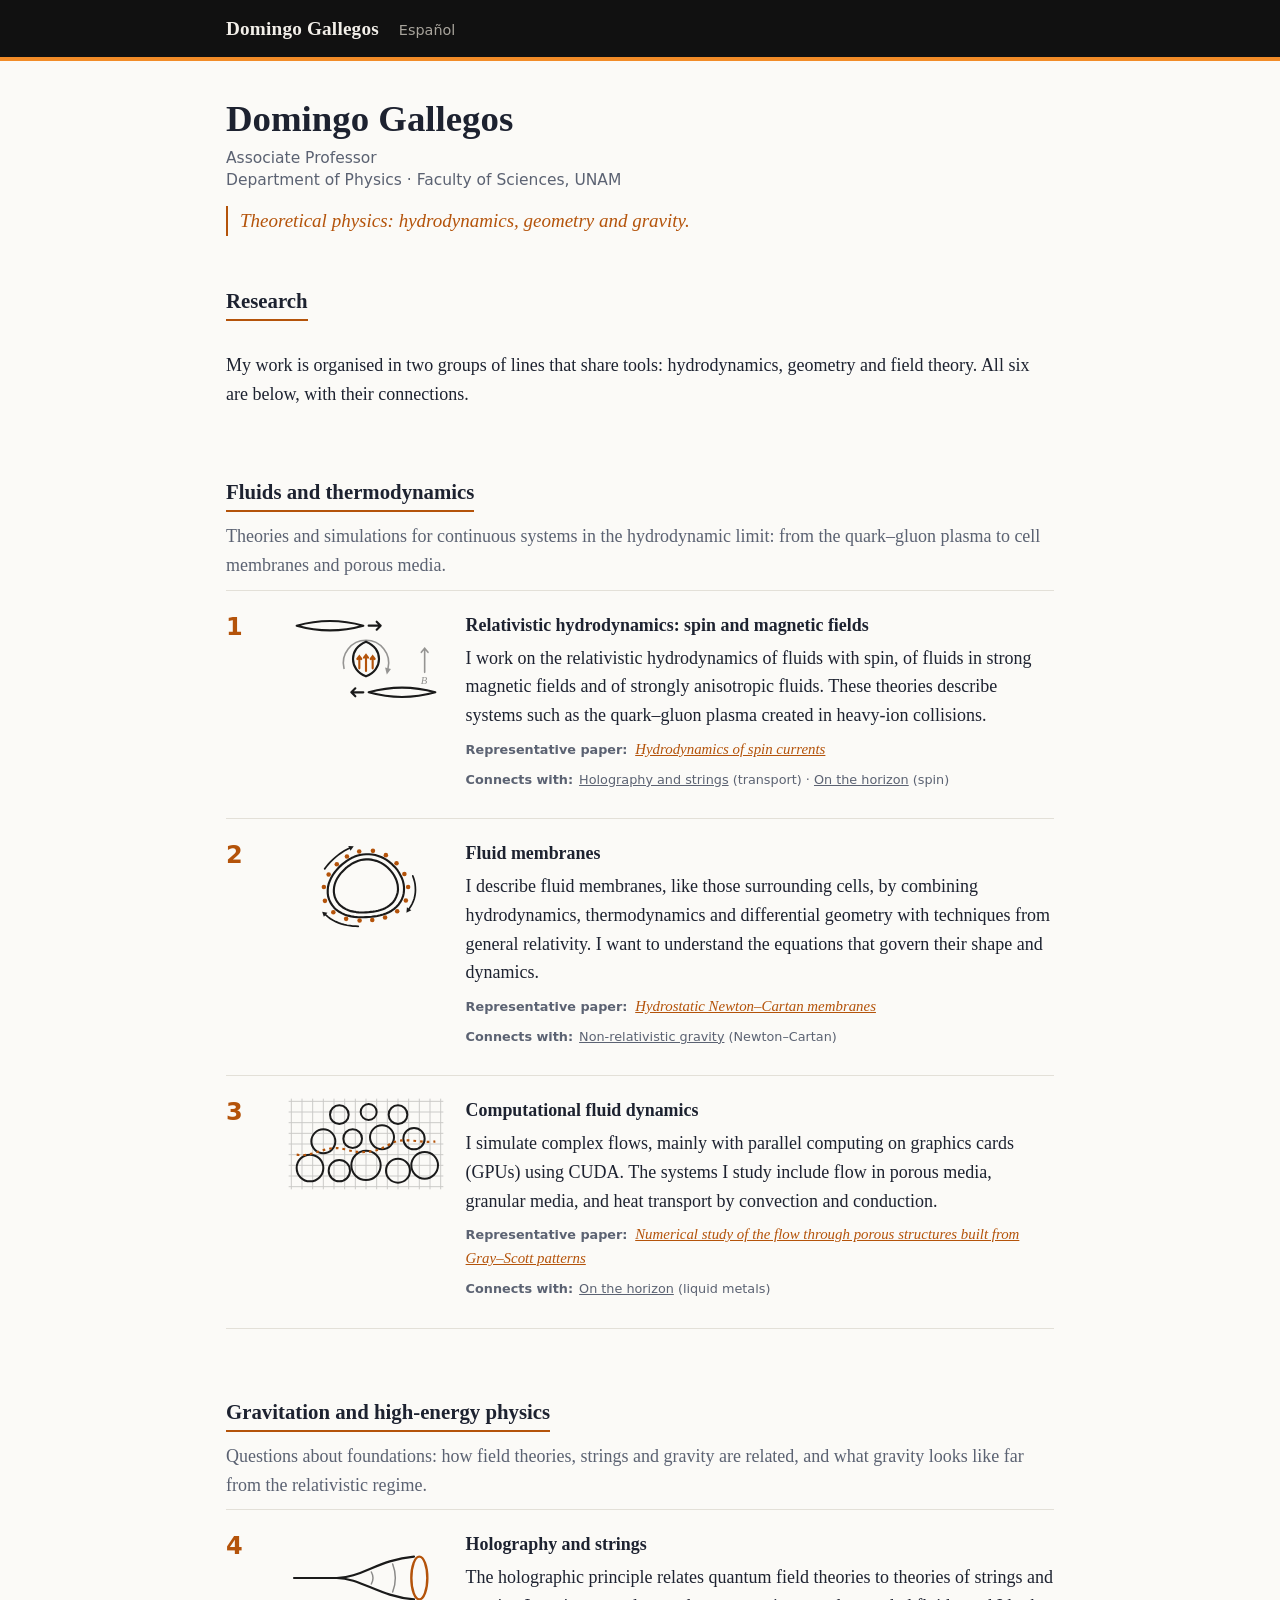
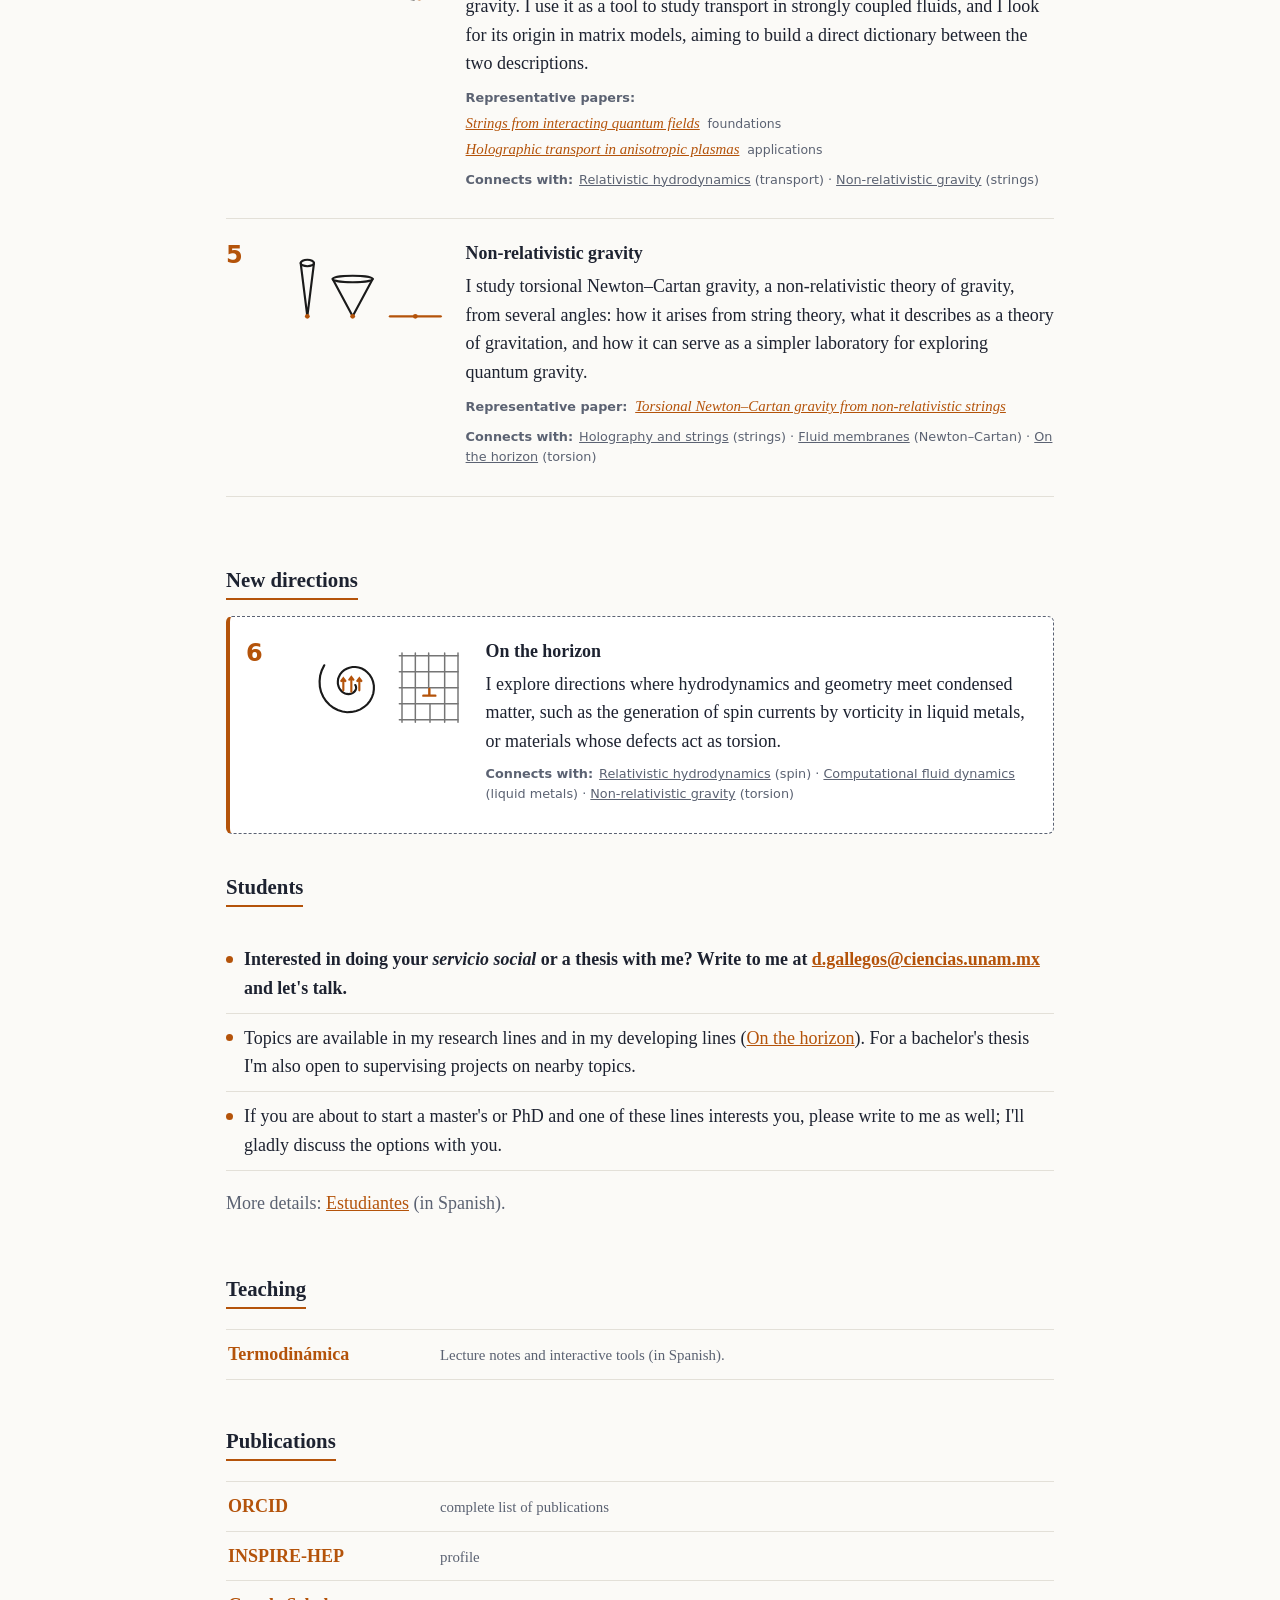
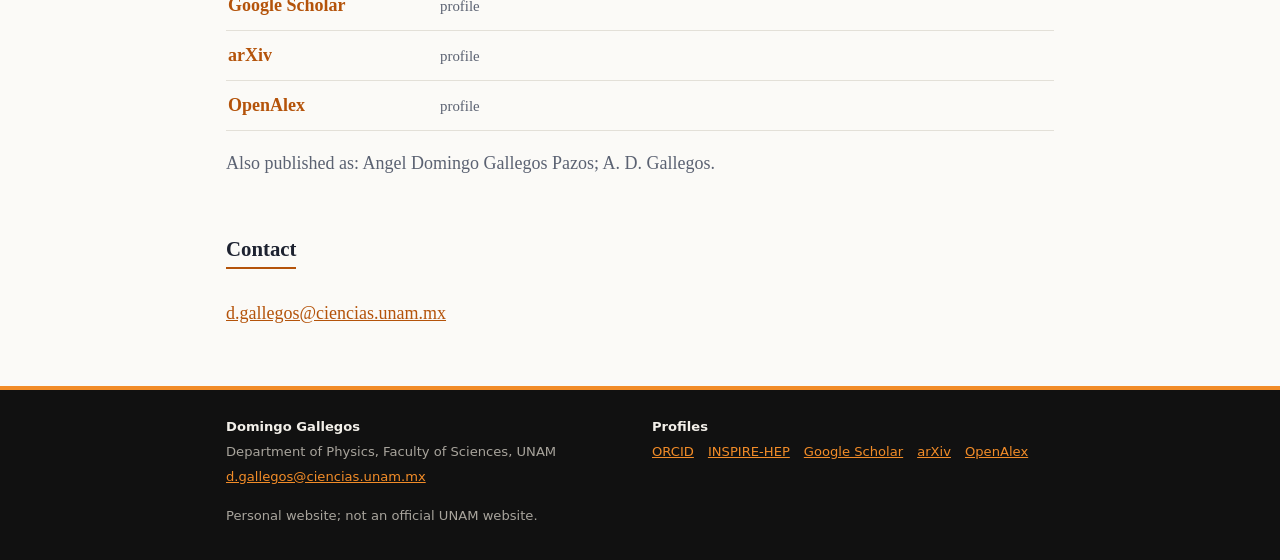
==== en/index.html @ 73e261c7 "Portal: primera versión" ====
<!doctype html>
<html lang="en">
<head>
<meta charset="utf-8">
<meta name="viewport" content="width=device-width, initial-scale=1">
<title>Domingo Gallegos</title>
<link rel="stylesheet" href="../style.css">
</head>
<body>
<header class="site"><div class="wrap">
<a class="brand" href="../en/">Domingo Gallegos</a>
<nav><a href="../" lang="es">Español</a></nav>
</div></header>
<main><div class="wrap">
<section class="hero">
<h1>Domingo Gallegos</h1>
<p class="aff"><span>Associate Professor</span><span>Department of Physics · Faculty of Sciences, UNAM</span></p>
<p class="tagline">Theoretical physics: hydrodynamics, geometry and gravity.</p>
</section>
<h2>Research</h2>
<p>My work is organised in two groups of lines that share tools: hydrodynamics, geometry and field theory. All six are below, with their connections.</p>
<section class="grupo"><h2>Fluids and thermodynamics</h2><p class="gintro">Theories and simulations for continuous systems in the hydrodynamic limit: from the quark–gluon plasma to cell membranes and porous media.</p><ol class="idx"><li class="row" id="hidrodinamica-relativista"><span class="n">1</span><span class="ilu"><svg viewBox="0 0 120 72" aria-hidden="true"><g fill="none" stroke="currentColor" stroke-width="1.6" stroke-linecap="round" stroke-linejoin="round"><path d="M8 11q25-7 50 0q-25 7-50 0z"/><path d="M62 61q25-7 50 0q-25 7-50 0z"/><path d="M62 11h9m-3-3 3 3-3 3"/><path d="M58 61h-9m3-3-3 3 3 3"/><path d="M60 23C73 28 73 44 60 49C47 44 47 28 60 23z"/></g><g fill="none" stroke="currentColor" stroke-width="1.2" stroke-linecap="round" opacity="0.45"><path d="M43.5 43A17 17 0 1 1 76.5 43"/><path d="M74.3 42.4 78.7 43.5 75.6 47.6z" fill="currentColor" stroke="none"/><path d="M104 46V28m-2.5 3 2.5-3 2.5 3"/><text x="101" y="55" font-size="8" font-family="serif" font-style="italic" stroke="none" fill="currentColor">B</text></g><g fill="none" stroke="var(--orange)" stroke-width="1.6" stroke-linecap="round"><path d="M55 43v-9m-1.5 2 1.5-2 1.5 2"/><path d="M60 45v-12m-1.5 2 1.5-2 1.5 2"/><path d="M65 43v-9m-1.5 2 1.5-2 1.5 2"/></g></svg></span><div class="rbody"><h3>Relativistic hydrodynamics: spin and magnetic fields</h3><p>I work on the relativistic hydrodynamics of fluids with spin, of fluids in strong magnetic fields and of strongly anisotropic fluids. These theories describe systems such as the quark–gluon plasma created in heavy-ion collisions.</p><p class="rep"><span class="rl">Representative paper:</span> <a href="https://arxiv.org/abs/2101.04759" lang="en"><i>Hydrodynamics of spin currents</i></a></p><p class="cons"><span>Connects with:</span> <a href="#holografia-y-cuerdas">Holography and strings</a> (transport) · <a href="#en-el-horizonte">On the horizon</a> (spin)</p></div></li><li class="row" id="membranas"><span class="n">2</span><span class="ilu"><svg viewBox="0 0 120 72" aria-hidden="true"><g fill="none" stroke="currentColor" stroke-width="1.6" stroke-linejoin="round"><path d="M88.5 36.0 L88.5 38.3 L88.3 40.6 L87.8 42.9 L86.9 45.1 L85.8 47.2 L84.5 49.1 L82.9 50.8 L81.1 52.4 L79.2 53.8 L77.1 54.9 L75.0 55.9 L72.9 56.6 L70.7 57.2 L68.5 57.7 L66.4 58.0 L64.2 58.3 L62.1 58.5 L60.0 58.6 L57.9 58.7 L55.7 58.7 L53.5 58.6 L51.2 58.4 L48.9 58.0 L46.6 57.5 L44.3 56.8 L42.1 55.8 L39.9 54.6 L37.9 53.2 L36.1 51.5 L34.6 49.6 L33.3 47.5 L32.3 45.3 L31.6 43.0 L31.3 40.7 L31.3 38.3 L31.5 36.0 L32.0 33.7 L32.8 31.6 L33.7 29.5 L34.8 27.5 L36.0 25.7 L37.4 23.9 L38.8 22.3 L40.3 20.7 L41.9 19.2 L43.6 17.9 L45.3 16.6 L47.1 15.4 L49.1 14.3 L51.1 13.4 L53.2 12.6 L55.4 12.0 L57.7 11.6 L60.0 11.4 L62.3 11.4 L64.6 11.6 L66.9 12.0 L69.2 12.7 L71.3 13.5 L73.4 14.5 L75.4 15.7 L77.2 17.0 L79.0 18.4 L80.6 20.0 L82.2 21.6 L83.6 23.4 L84.8 25.3 L85.9 27.3 L86.9 29.3 L87.7 31.5 L88.2 33.7Z"/><path d="M83.9 36.0 L84.0 37.9 L83.8 39.9 L83.3 41.8 L82.6 43.6 L81.7 45.4 L80.6 47.0 L79.2 48.5 L77.7 49.8 L76.1 50.9 L74.4 51.9 L72.6 52.7 L70.8 53.3 L69.0 53.8 L67.2 54.2 L65.4 54.5 L63.6 54.7 L61.8 54.9 L60.0 55.0 L58.2 55.1 L56.4 55.1 L54.5 55.0 L52.6 54.8 L50.7 54.5 L48.7 54.1 L46.8 53.4 L44.9 52.6 L43.1 51.6 L41.5 50.4 L39.9 49.0 L38.6 47.4 L37.6 45.7 L36.7 43.8 L36.2 41.9 L35.9 39.9 L35.9 38.0 L36.1 36.0 L36.5 34.1 L37.1 32.3 L37.9 30.5 L38.8 28.9 L39.9 27.3 L41.0 25.8 L42.2 24.5 L43.5 23.2 L44.8 21.9 L46.2 20.8 L47.7 19.7 L49.2 18.7 L50.8 17.8 L52.5 17.0 L54.3 16.3 L56.2 15.8 L58.1 15.5 L60.0 15.3 L62.0 15.3 L63.9 15.5 L65.8 15.9 L67.7 16.4 L69.5 17.1 L71.3 17.9 L72.9 18.9 L74.5 20.0 L76.0 21.2 L77.3 22.5 L78.6 23.9 L79.8 25.4 L80.9 27.0 L81.8 28.7 L82.6 30.4 L83.2 32.2 L83.7 34.1Z"/></g><g fill="var(--orange)"><circle cx="91.6" cy="36.0" r="1.7"/><circle cx="89.9" cy="46.1" r="1.7"/><circle cx="83.4" cy="54.2" r="1.7"/><circle cx="74.3" cy="58.9" r="1.7"/><circle cx="64.7" cy="60.7" r="1.7"/><circle cx="55.2" cy="61.2" r="1.7"/><circle cx="45.1" cy="59.9" r="1.7"/><circle cx="35.5" cy="55.0" r="1.7"/><circle cx="29.2" cy="46.4" r="1.7"/><circle cx="28.4" cy="36.0" r="1.7"/><circle cx="32.0" cy="26.6" r="1.7"/><circle cx="38.1" cy="19.0" r="1.7"/><circle cx="45.7" cy="13.1" r="1.7"/><circle cx="54.9" cy="9.4" r="1.7"/><circle cx="65.2" cy="8.9" r="1.7"/><circle cx="74.9" cy="12.1" r="1.7"/><circle cx="82.9" cy="18.2" r="1.7"/><circle cx="88.8" cy="26.3" r="1.7"/></g><g fill="none" stroke="currentColor" stroke-width="1.3" stroke-linecap="round"><path d="M29.0 22.4 L30.2 20.8 L31.5 19.2 L32.8 17.7 L34.3 16.3 L35.7 14.9 L37.2 13.6 L38.8 12.3 L40.4 11.1 L42.1 9.9 L43.8 8.9 L45.6 7.9 L47.5 7.0"/><path d="M48.4 8.8 L50.8 5.4 L46.7 5.2Z" fill="currentColor" stroke="none"/><path d="M95.1 27.7 L95.8 29.7 L96.4 31.8 L96.8 33.9 L97.0 36.0 L97.1 38.2 L97.0 40.3 L96.7 42.4 L96.2 44.6 L95.5 46.6 L94.6 48.6 L93.6 50.5 L92.3 52.4"/><path d="M90.7 51.2 L90.3 55.3 L94.0 53.5Z" fill="currentColor" stroke="none"/><path d="M54.2 65.5 L52.2 65.4 L50.1 65.3 L48.0 65.0 L45.8 64.7 L43.7 64.2 L41.5 63.6 L39.4 62.9 L37.3 62.0 L35.3 61.0 L33.3 59.8 L31.5 58.4 L29.8 56.9"/><path d="M31.1 55.4 L27.1 54.5 L28.4 58.4Z" fill="currentColor" stroke="none"/></g></svg></span><div class="rbody"><h3>Fluid membranes</h3><p>I describe fluid membranes, like those surrounding cells, by combining hydrodynamics, thermodynamics and differential geometry with techniques from general relativity. I want to understand the equations that govern their shape and dynamics.</p><p class="rep"><span class="rl">Representative paper:</span> <a href="https://arxiv.org/abs/2503.08947" lang="en"><i>Hydrostatic Newton–Cartan membranes</i></a></p><p class="cons"><span>Connects with:</span> <a href="#gravedad-no-relativista">Non-relativistic gravity</a> (Newton–Cartan)</p></div></li><li class="row" id="cfd"><span class="n">3</span><span class="ilu"><svg viewBox="0 0 120 72" aria-hidden="true"><g stroke="currentColor" stroke-width="0.7" opacity="0.22"><path d="M4 2V70"/><path d="M12 2V70"/><path d="M20 2V70"/><path d="M28 2V70"/><path d="M36 2V70"/><path d="M44 2V70"/><path d="M52 2V70"/><path d="M60 2V70"/><path d="M68 2V70"/><path d="M76 2V70"/><path d="M84 2V70"/><path d="M92 2V70"/><path d="M100 2V70"/><path d="M108 2V70"/><path d="M116 2V70"/><path d="M2 4H118"/><path d="M2 12H118"/><path d="M2 20H118"/><path d="M2 28H118"/><path d="M2 36H118"/><path d="M2 44H118"/><path d="M2 52H118"/><path d="M2 60H118"/><path d="M2 68H118"/></g><g fill="none" stroke="currentColor" stroke-width="1.5"><circle cx="18" cy="54" r="10"/><circle cx="40" cy="56" r="8"/><circle cx="60" cy="52" r="11"/><circle cx="84" cy="56" r="9"/><circle cx="104" cy="52" r="10"/><circle cx="28" cy="34" r="9"/><circle cx="50" cy="32" r="7"/><circle cx="72" cy="31" r="9"/><circle cx="96" cy="32" r="8"/><circle cx="40" cy="14" r="7"/><circle cx="62" cy="12" r="6"/><circle cx="84" cy="14" r="7"/></g><path d="M8 44c14 2 22-8 36-4s24 2 34-4 24 0 34-2" fill="none" stroke="var(--orange)" stroke-width="1.6" stroke-dasharray="2 3"/></svg></span><div class="rbody"><h3>Computational fluid dynamics</h3><p>I simulate complex flows, mainly with parallel computing on graphics cards (GPUs) using CUDA. The systems I study include flow in porous media, granular media, and heat transport by convection and conduction.</p><p class="rep"><span class="rl">Representative paper:</span> <a href="https://doi.org/10.1007/s11242-023-02021-4" lang="en"><i>Numerical study of the flow through porous structures built from Gray–Scott patterns</i></a></p><p class="cons"><span>Connects with:</span> <a href="#en-el-horizonte">On the horizon</a> (liquid metals)</p></div></li></ol></section><section class="grupo"><h2>Gravitation and high-energy physics</h2><p class="gintro">Questions about foundations: how field theories, strings and gravity are related, and what gravity looks like far from the relativistic regime.</p><ol class="idx"><li class="row" id="holografia-y-cuerdas"><span class="n">4</span><span class="ilu"><svg viewBox="0 0 120 72" aria-hidden="true"><g fill="none" stroke="currentColor" stroke-width="1.6" stroke-linecap="round"><path d="M6 36H38"/><path d="M38 36C56 36 70 22 96 20"/><path d="M38 36C56 36 70 50 96 52"/><path d="M64 31.5q2.5 4.5 0 9" stroke-width="1.1" opacity="0.5"/><path d="M80 25.5q4 10.5 0 21" stroke-width="1.1" opacity="0.5"/></g><ellipse cx="100" cy="36" rx="6" ry="16" fill="none" stroke="var(--orange)" stroke-width="1.8"/></svg></span><div class="rbody"><h3>Holography and strings</h3><p>The holographic principle relates quantum field theories to theories of strings and gravity. I use it as a tool to study transport in strongly coupled fluids, and I look for its origin in matrix models, aiming to build a direct dictionary between the two descriptions.</p><p class="rep"><span class="rl">Representative papers:</span> <span class="ri"><a href="https://arxiv.org/abs/2211.16514" lang="en"><i>Strings from interacting quantum fields</i></a> <span class="nota">foundations</span></span><span class="ri"><a href="https://arxiv.org/abs/2402.12224" lang="en"><i>Holographic transport in anisotropic plasmas</i></a> <span class="nota">applications</span></span></p><p class="cons"><span>Connects with:</span> <a href="#hidrodinamica-relativista">Relativistic hydrodynamics</a> (transport) · <a href="#gravedad-no-relativista">Non-relativistic gravity</a> (strings)</p></div></li><li class="row" id="gravedad-no-relativista"><span class="n">5</span><span class="ilu"><svg viewBox="0 0 120 72" aria-hidden="true"><g fill="none" stroke="currentColor" stroke-width="1.6" stroke-linecap="round" stroke-linejoin="round"><path d="M16 58L11 18M16 58L21 18"/><ellipse cx="16" cy="18" rx="5" ry="2.4"/><path d="M50 58L35 30M50 58L65 30"/><ellipse cx="50" cy="30" rx="15" ry="2.4"/></g><path d="M78 58H116" fill="none" stroke="var(--orange)" stroke-width="1.8" stroke-linecap="round"/><g fill="var(--orange)"><circle cx="16" cy="58" r="1.8"/><circle cx="50" cy="58" r="1.8"/><circle cx="97" cy="58" r="1.8"/></g></svg></span><div class="rbody"><h3>Non-relativistic gravity</h3><p>I study torsional Newton–Cartan gravity, a non-relativistic theory of gravity, from several angles: how it arises from string theory, what it describes as a theory of gravitation, and how it can serve as a simpler laboratory for exploring quantum gravity.</p><p class="rep"><span class="rl">Representative paper:</span> <a href="https://arxiv.org/abs/1906.01607" lang="en"><i>Torsional Newton–Cartan gravity from non-relativistic strings</i></a></p><p class="cons"><span>Connects with:</span> <a href="#holografia-y-cuerdas">Holography and strings</a> (strings) · <a href="#membranas">Fluid membranes</a> (Newton–Cartan) · <a href="#en-el-horizonte">On the horizon</a> (torsion)</p></div></li></ol></section><section class="grupo horizonte"><h2>New directions</h2><ol class="idx"><li class="row" id="en-el-horizonte"><span class="n">6</span><span class="ilu"><svg viewBox="0 0 120 72" aria-hidden="true"><g fill="none" stroke="currentColor" stroke-width="1.6" stroke-linecap="round"><path d="M37.0 36.0 L37.3 36.6 L37.5 37.3 L37.6 38.0 L37.5 38.8 L37.2 39.7 L36.7 40.5 L36.1 41.2 L35.2 41.9 L34.2 42.4 L33.1 42.7 L31.9 42.8 L30.6 42.7 L29.3 42.3 L28.0 41.7 L26.8 40.8 L25.8 39.6 L24.9 38.3 L24.3 36.7 L23.9 35.0 L23.9 33.2 L24.1 31.4 L24.8 29.6 L25.7 27.8 L27.0 26.3 L28.6 24.9 L30.5 23.8 L32.5 23.0 L34.8 22.5 L37.1 22.5 L39.5 22.9 L41.9 23.7 L44.1 24.9 L46.1 26.6 L47.9 28.6 L49.3 30.9 L50.3 33.5 L50.9 36.4 L50.9 39.3 L50.5 42.2 L49.5 45.1 L48.0 47.9 L46.0 50.4 L43.6 52.5 L40.8 54.3 L37.7 55.5 L34.3 56.2 L30.8 56.4 L27.3 55.9 L23.8 54.8 L20.6 53.1 L17.6 50.8 L15.0 48.0 L12.9 44.8 L11.3 41.2 L10.4 37.3 L10.2 33.2 L10.6 29.1 L11.8 25.1 L13.7 21.2"/></g><g fill="none" stroke="var(--orange)" stroke-width="1.6" stroke-linecap="round"><path d="M28 40v-9m-1.5 2 1.5-2 1.5 2"/><path d="M34 41v-11m-1.5 2 1.5-2 1.5 2"/><path d="M40 40v-9m-1.5 2 1.5-2 1.5 2"/></g><g fill="none" stroke="currentColor" stroke-width="1.1" stroke-linecap="round" opacity="0.6"><path d="M70 14H114"/><path d="M70 26H114"/><path d="M70 38H114"/><path d="M70 50H114"/><path d="M70 62H114"/><path d="M72 12V64"/><path d="M82 12V64"/><path d="M104 12V64"/><path d="M114 12V64"/><path d="M92 12V38"/><path d="M93 64V50"/></g><path d="M88 44h9M92.5 44v-5" fill="none" stroke="var(--orange)" stroke-width="1.8" stroke-linecap="round"/></svg></span><div class="rbody"><h3>On the horizon</h3><p>I explore directions where hydrodynamics and geometry meet condensed matter, such as the generation of spin currents by vorticity in liquid metals, or materials whose defects act as torsion.</p><p class="cons"><span>Connects with:</span> <a href="#hidrodinamica-relativista">Relativistic hydrodynamics</a> (spin) · <a href="#cfd">Computational fluid dynamics</a> (liquid metals) · <a href="#gravedad-no-relativista">Non-relativistic gravity</a> (torsion)</p></div></li></ol></section>
<h2>Students</h2>
<ul class="invite">
<li>Interested in doing your <i lang="es">servicio social</i> or a thesis with me? Write to me at <a href="mailto:d.gallegos@ciencias.unam.mx">d.gallegos@ciencias.unam.mx</a> and let's talk.</li>
<li>Topics are available in my research lines and in my developing lines (<a href="../investigacion/#en-el-horizonte" lang="es">On the horizon</a>). For a bachelor's thesis I'm also open to supervising projects on nearby topics.</li>
<li>If you are about to start a master's or PhD and one of these lines interests you, please write to me as well; I'll gladly discuss the options with you.</li>
</ul>
<p class="muted">More details: <a href="../tesis/" lang="es">Estudiantes</a> (in Spanish).</p>
<h2>Teaching</h2>
<ul class="rows">
<li><a href="../termodinamica/" lang="es"><b>Termodinámica</b><span lang="en">Lecture notes and interactive tools (in Spanish).</span></a></li>
</ul>
<h2>Publications</h2>
<ul class="rows"><li><a href="https://orcid.org/0000-0003-2841-3504"><b>ORCID</b><span>complete list of publications</span></a></li><li><a href="https://inspirehep.net/authors/1765943"><b>INSPIRE-HEP</b><span>profile</span></a></li><li><a href="https://scholar.google.com/citations?user=hupvKaYAAAAJ"><b>Google Scholar</b><span>profile</span></a></li><li><a href="https://arxiv.org/a/0000-0003-2841-3504"><b>arXiv</b><span>profile</span></a></li><li><a href="https://openalex.org/authors/A5072152546"><b>OpenAlex</b><span>profile</span></a></li></ul>
<p class="muted">Also published as: Angel Domingo Gallegos Pazos; A. D. Gallegos.</p>
<h2>Contact</h2>
<p><a href="mailto:d.gallegos@ciencias.unam.mx">d.gallegos@ciencias.unam.mx</a></p>
</div></main>
<footer class="site"><div class="wrap">
<div class="fcols">
<div><p class="fname">Domingo Gallegos</p><p>Department of Physics, Faculty of Sciences, UNAM</p><p><a href="mailto:d.gallegos@ciencias.unam.mx">d.gallegos@ciencias.unam.mx</a></p></div>
<div><p class="fname">Profiles</p><ul class="flinks"><li><a href="https://orcid.org/0000-0003-2841-3504">ORCID</a></li><li><a href="https://inspirehep.net/authors/1765943">INSPIRE-HEP</a></li><li><a href="https://scholar.google.com/citations?user=hupvKaYAAAAJ">Google Scholar</a></li><li><a href="https://arxiv.org/a/0000-0003-2841-3504">arXiv</a></li><li><a href="https://openalex.org/authors/A5072152546">OpenAlex</a></li></ul></div>
</div>
<p class="disc">Personal website; not an official UNAM website.</p>
</div></footer>
</body>
</html>
---- style.css ----
/* Portal domingogallegos.com — propio, basado en el estilo del sitio del curso */
:root {
  --bg: #fbfaf7;
  --surface: #ffffff;
  --ink: #1d2230;
  --muted: #5b6272;
  --line: #e3e0d8;
  --blue: #1a1a1a;          /* acento oscuro (títulos, dibujos) */
  --orange: #b4530a;        /* enlaces y acentos sobre fondo claro */
  --bar: #111111;           /* encabezado y pie */
  --bar-ink: #f2efe9;
  --bar-muted: #a8a49c;
  --bar-accent: #f28c28;
  --serif: "Iowan Old Style", "Palatino Linotype", Palatino, "Book Antiqua", Georgia, serif;
  --sans: system-ui, -apple-system, "Segoe UI", Roboto, sans-serif;
  color-scheme: light dark;
}
@media (prefers-color-scheme: dark) {
  :root {
    --bg: #14171f;
    --surface: #1c2029;
    --ink: #e7e9ee;
    --muted: #a3a9b6;
    --line: #2e3442;
    --blue: #ece8e1;
    --orange: #f0a060;
    --bar: #050505;
    --bar-ink: #f2efe9;
    --bar-muted: #9a968e;
    --bar-accent: #f28c28;
  }
}
* { box-sizing: border-box; }
html { -webkit-text-size-adjust: 100%; }
body {
  margin: 0; background: var(--bg); color: var(--ink);
  font-family: var(--serif); font-size: 18px; line-height: 1.6;
  overflow-wrap: break-word;
}
a { color: var(--orange); }
a:hover { color: var(--ink); }
.wrap { max-width: 860px; margin: 0 auto; padding: 0 16px; }

header.site { background: var(--bar); border-bottom: 4px solid var(--bar-accent); }
header.site .wrap { display: flex; flex-wrap: wrap; align-items: baseline; gap: 4px 20px; padding-top: 14px; padding-bottom: 12px; }
header.site .brand { font-weight: 700; font-size: 1.2rem; color: var(--bar-ink); text-decoration: none; letter-spacing: 0.01em; }
header.site .brand:hover { color: var(--bar-accent); }
header.site nav { display: flex; flex-wrap: wrap; gap: 4px 16px; font-family: var(--sans); font-size: 0.9rem; }
header.site nav a { text-decoration: none; color: var(--bar-muted); }
header.site nav a:hover, header.site nav a[aria-current] { color: var(--bar-accent); }

main { padding: 28px 0 40px; }
h1 { font-size: 2rem; line-height: 1.2; margin: 0 0 6px; color: var(--ink); font-weight: 700; }
h2 { font-size: 1.3rem; margin: 36px 0 12px; font-weight: 600; border-bottom: 2px solid var(--orange); display: inline-block; padding-bottom: 2px; }
h3 { font-size: 1.05rem; margin: 0 0 4px; }
.kicker { font-family: var(--sans); font-size: 0.8rem; letter-spacing: 0.08em; text-transform: uppercase; color: var(--orange); margin: 0 0 6px; }
.kicker a { color: inherit; text-decoration: none; }
.lead { font-size: 1.1rem; }
.muted { color: var(--muted); }
.status { font-family: var(--sans); font-size: 0.9rem; color: var(--muted); margin: 0 0 18px; }
.soon { color: var(--muted); font-style: italic; }

ul.lines { padding-left: 1.2em; }
ul.lines li { margin: 0.4em 0; }
ul.lines a { text-decoration: none; }

.grid { display: grid; grid-template-columns: repeat(auto-fill, minmax(240px, 1fr)); gap: 14px; margin-top: 18px; }
.card { background: var(--surface); border: 1px solid var(--line); border-radius: 8px; padding: 14px 16px; display: flex; flex-direction: column; gap: 4px; text-decoration: none; color: var(--ink); }
a.card:hover { border-color: var(--orange); color: var(--ink); }
.card h3 { color: var(--ink); }
.card p { margin: 0; font-size: 0.95rem; color: var(--muted); }

.table-wrap { overflow-x: auto; }
table { border-collapse: collapse; width: 100%; font-size: 0.92rem; }
th, td { text-align: left; padding: 6px 8px; border-bottom: 1px solid var(--line); vertical-align: top; }
thead th { font-family: var(--sans); font-size: 0.8rem; color: var(--muted); font-weight: 600; }
tbody th { font-weight: 600; }
tbody th a { text-decoration: none; }

footer.site { background: var(--bar); border-top: 4px solid var(--bar-accent); padding: 22px 0 30px; font-family: var(--sans); font-size: 0.82rem; color: var(--bar-muted); }
footer.site a { color: var(--bar-accent); }
footer.site a:hover { color: var(--bar-ink); }
footer.site p { margin: 4px 0; }

@media (max-width: 600px) {
  body { font-size: 17px; }
  h1 { font-size: 1.7rem; }
  /* Tabla de tesis: una tarjeta por línea */
  table.stack thead { display: none; }
  table.stack, table.stack tbody, table.stack tr, table.stack th, table.stack td { display: block; width: 100%; }
  table.stack tr { border-bottom: 1px solid var(--line); padding: 8px 0; }
  table.stack th, table.stack td { border: 0; padding: 2px 0; }
  table.stack td::before { content: attr(data-nivel) ": "; font-style: normal; color: var(--ink); font-family: var(--sans); font-size: 0.85rem; }
}

/* Bloques visuales (tarjetas con ilustración, filas) */
.hero { padding: 8px 0 4px; }
.hero h1 { font-size: 2.3rem; }
.tiles { display: flex; flex-wrap: wrap; justify-content: center; align-items: stretch; gap: 14px; margin-top: 16px; }
.tiles > .tile { flex: 0 0 100%; }
@media (min-width: 700px) {
  .tiles.t221 > .tile { flex-basis: calc((100% - 14px) / 2); }
  .tiles.t32 > .tile { flex-basis: calc((100% - 28px) / 3); flex-direction: column; }
  .tiles.t32 .ilu { width: 120px; }
}
.tile { display: flex; gap: 14px; align-items: flex-start; background: var(--surface); border: 1px solid var(--line); border-left: 4px solid var(--orange); border-radius: 6px; padding: 14px; text-decoration: none; color: var(--ink); }
a.tile:hover { border-color: var(--orange); color: var(--ink); }
.ilu { flex: none; width: 96px; color: var(--blue); }
.ilu svg { width: 100%; height: auto; display: block; }
.tbody { min-width: 0; }
.tile h3 { color: var(--ink); font-size: 1.02rem; line-height: 1.3; }
.tile p { margin: 0 0 6px; font-size: 0.93rem; color: var(--muted); line-height: 1.45; }
.more { font-family: var(--sans); font-size: 0.82rem; color: var(--orange); }
.linehead { display: flex; gap: 18px; align-items: center; }
.linehead .ilu { width: 140px; }

ul.rows { list-style: none; padding: 0; margin: 8px 0; border-top: 1px solid var(--line); }
ul.rows li { border-bottom: 1px solid var(--line); }
ul.rows a, ul.rows.plain li { display: flex; flex-wrap: wrap; gap: 2px 14px; align-items: baseline; padding: 10px 2px; text-decoration: none; color: var(--ink); }
ul.rows a b { color: var(--orange); }
ul.rows a:hover b { color: var(--ink); }
ul.rows b { min-width: 11em; }
ul.rows span { color: var(--muted); font-size: 0.93rem; }
ol.steps { padding-left: 1.4em; }
ol.steps li { margin: 0.3em 0; }

.fcols { display: grid; grid-template-columns: repeat(auto-fit, minmax(220px, 1fr)); gap: 8px 24px; }
.fname { font-weight: 600; color: var(--bar-ink); }
ul.flinks { list-style: none; padding: 0; margin: 4px 0; display: flex; flex-wrap: wrap; gap: 2px 14px; }
footer.site .disc { margin-top: 14px; }

@media (max-width: 600px) {
  .hero h1 { font-size: 1.9rem; }
  .ilu { width: 72px; }
  .linehead { flex-direction: column; align-items: flex-start; gap: 6px; }
  .linehead .ilu { width: 120px; }
}

/* Encabezado de la página de inicio */
.aff { font-family: var(--sans); color: var(--muted); margin: 4px 0 14px; line-height: 1.45;
       font-size: clamp(12px, 3.55vw, 15.5px); }
.aff span { display: block; white-space: nowrap; }
.tagline { font-style: italic; color: var(--orange); font-size: clamp(14px, 4.1vw, 19px); margin: 0 0 8px; padding-left: 12px; border-left: 2px solid var(--orange); }
h3.lh { margin: 16px 0 2px; font-size: 1rem; }
h3.lh a { color: var(--ink); text-decoration: none; }
h3.lh a:hover { color: var(--orange); }
.grp { font-family: var(--sans); font-size: 0.85rem; letter-spacing: 0.08em; text-transform: uppercase; color: var(--muted); border: 0; display: block; margin: 28px 0 0; font-weight: 600; }
ul.invite { list-style: none; padding: 0; margin: 16px 0; }
ul.invite li { position: relative; padding: 10px 0 10px 18px; border-bottom: 1px solid var(--line); }
ul.invite li::before { content: ""; position: absolute; left: 0; top: 1.15em; width: 7px; height: 7px; background: var(--orange); border-radius: 50%; }
ul.invite li:first-child { font-size: 1.12rem; font-weight: 600; }
/* «En el horizonte»: línea en desarrollo, borde punteado */
.tiles.solo { margin-top: 28px; }
.tiles.solo > .tile, a.tile[href$="en-el-horizonte/"] { border-style: dashed; border-left-style: solid; }

/* Investigación: índice editorial */
section.grupo { margin-top: 30px; }
section.grupo > h2 { margin-bottom: 4px; }
.gintro { color: var(--muted); margin: 6px 0 10px; max-width: 46em; }
ol.idx { list-style: none; padding: 0; margin: 0; border-top: 1px solid var(--line); }
ol.idx li.row { display: grid; grid-template-columns: 2.2em 160px 1fr; gap: 0 20px; align-items: start; padding: 20px 0; border-bottom: 1px solid var(--line); }
ol.idx .n { font-family: var(--sans); font-weight: 700; font-size: 1.5rem; line-height: 1; color: var(--orange); padding-top: 4px; }
ol.idx .ilu { width: 160px; color: var(--blue); }
.rbody { min-width: 0; }
.rbody h3 { font-size: 1.12rem; margin: 0 0 4px; }
.rbody h3 a { color: var(--ink); text-decoration: none; }
.rbody h3 a:hover { color: var(--orange); }
.rbody p { margin: 0 0 8px; }
.rlinks { font-family: var(--sans); font-size: 0.85rem; }
.rlinks a { text-decoration: none; }
.cons { font-family: var(--sans); font-size: 0.8rem; color: var(--muted); }
.cons span { font-weight: 600; margin-right: 2px; }
.cons a { color: var(--muted); }
.cons a:hover { color: var(--orange); }
section.horizonte ol.idx { border: 1px dashed var(--muted); border-left: 4px solid var(--orange); border-radius: 6px; padding: 0 16px; margin-top: 12px; background: var(--surface); }
section.horizonte ol.idx li.row { border-bottom: 0; }
@media (max-width: 640px) {
  ol.idx li.row { grid-template-columns: 2em 1fr; }
  ol.idx .ilu { grid-column: 2; width: 140px; margin-bottom: 8px; }
  ol.idx .rbody { grid-column: 2; }
}
.rep { font-size: 0.93rem; }
.rep .rl { font-family: var(--sans); font-size: 0.8rem; font-weight: 600; color: var(--muted); margin-right: 4px; }
.rep .ri { display: block; margin-top: 2px; }
.rep .nota { font-family: var(--sans); font-size: 0.78rem; color: var(--muted); margin-left: 4px; }
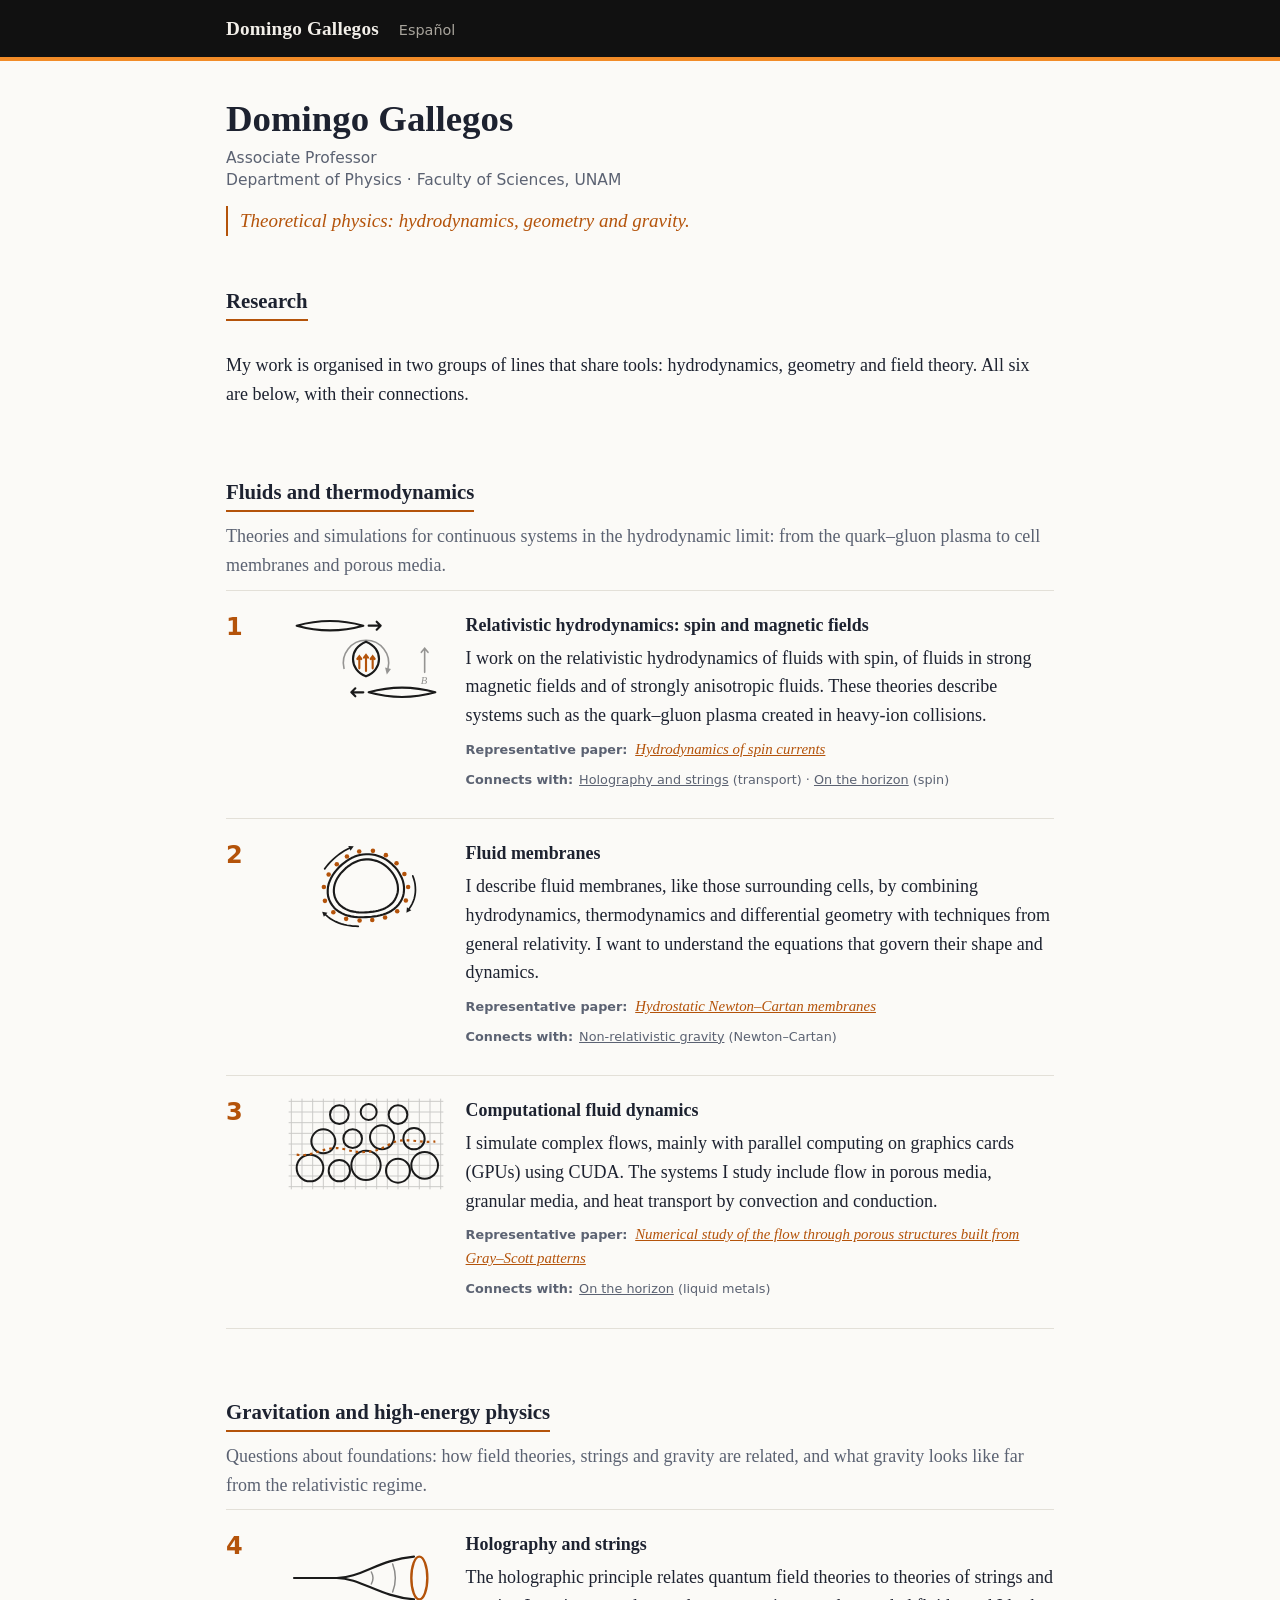
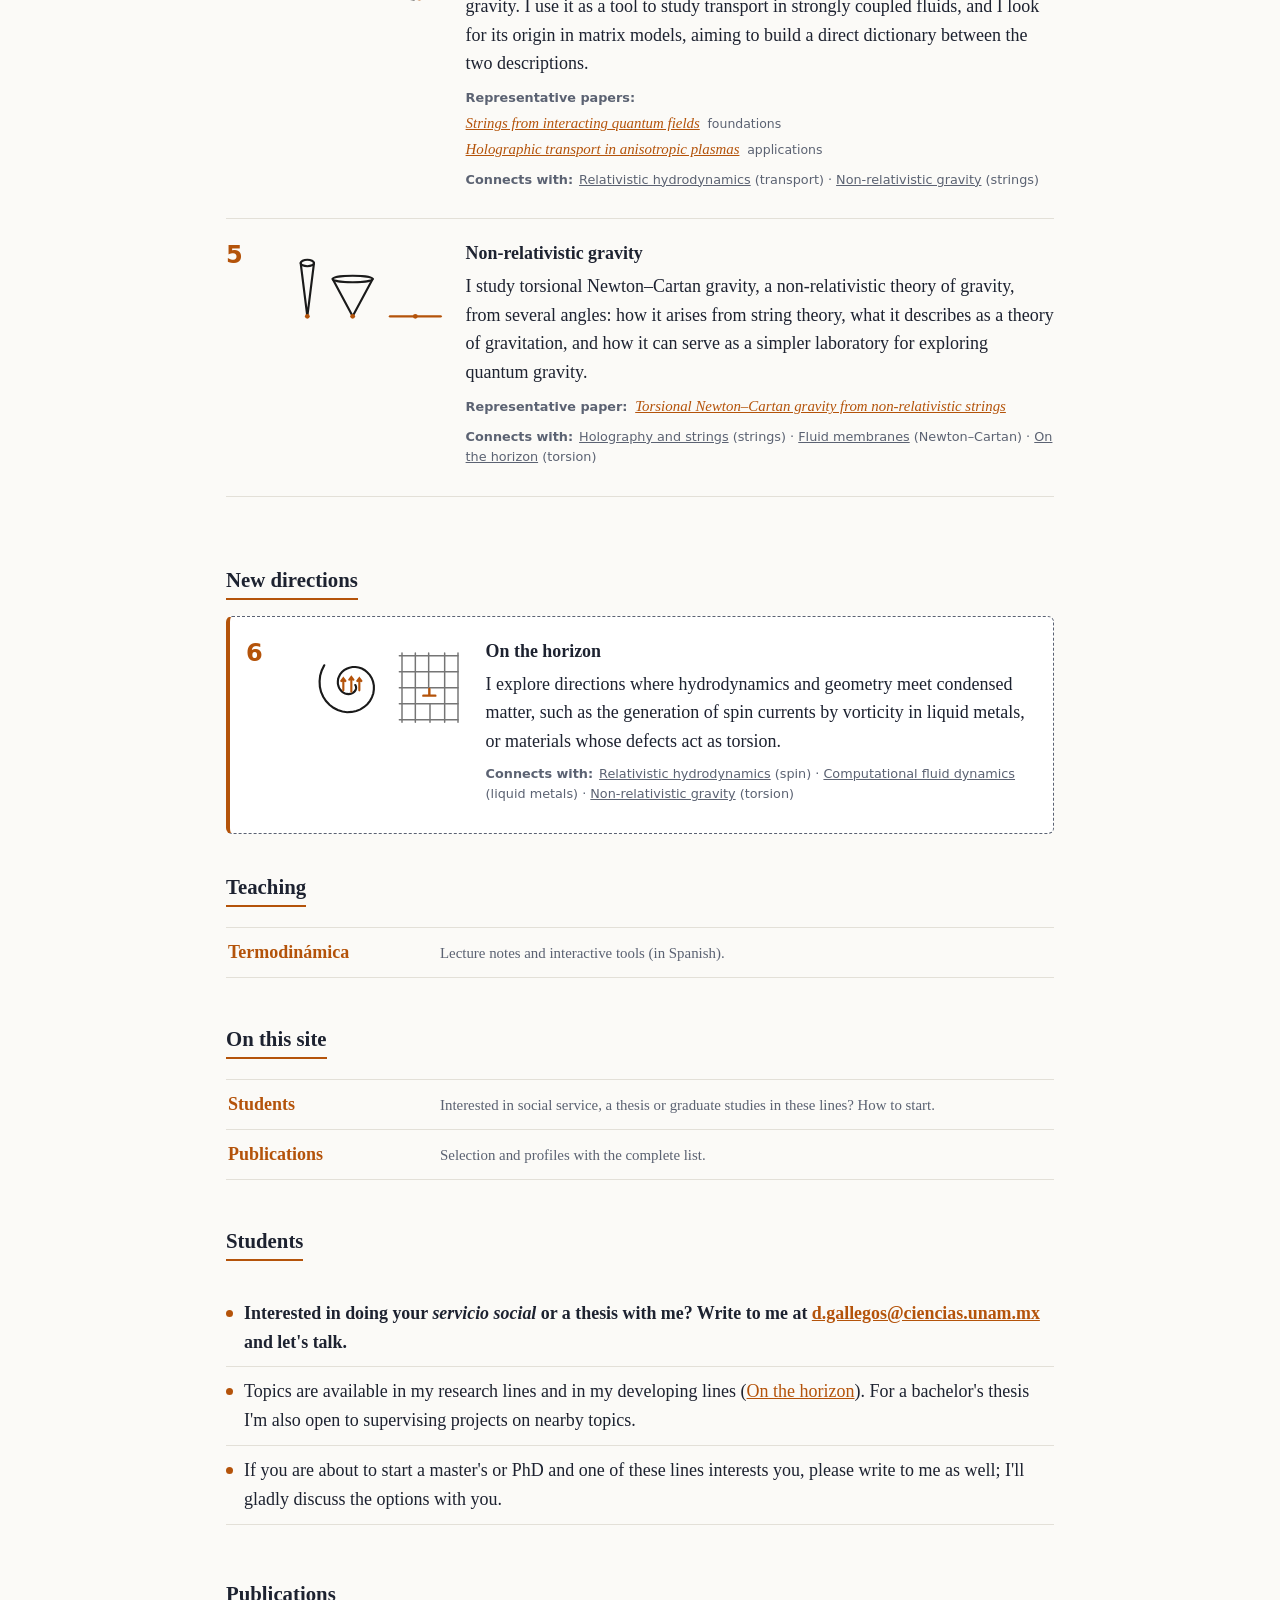
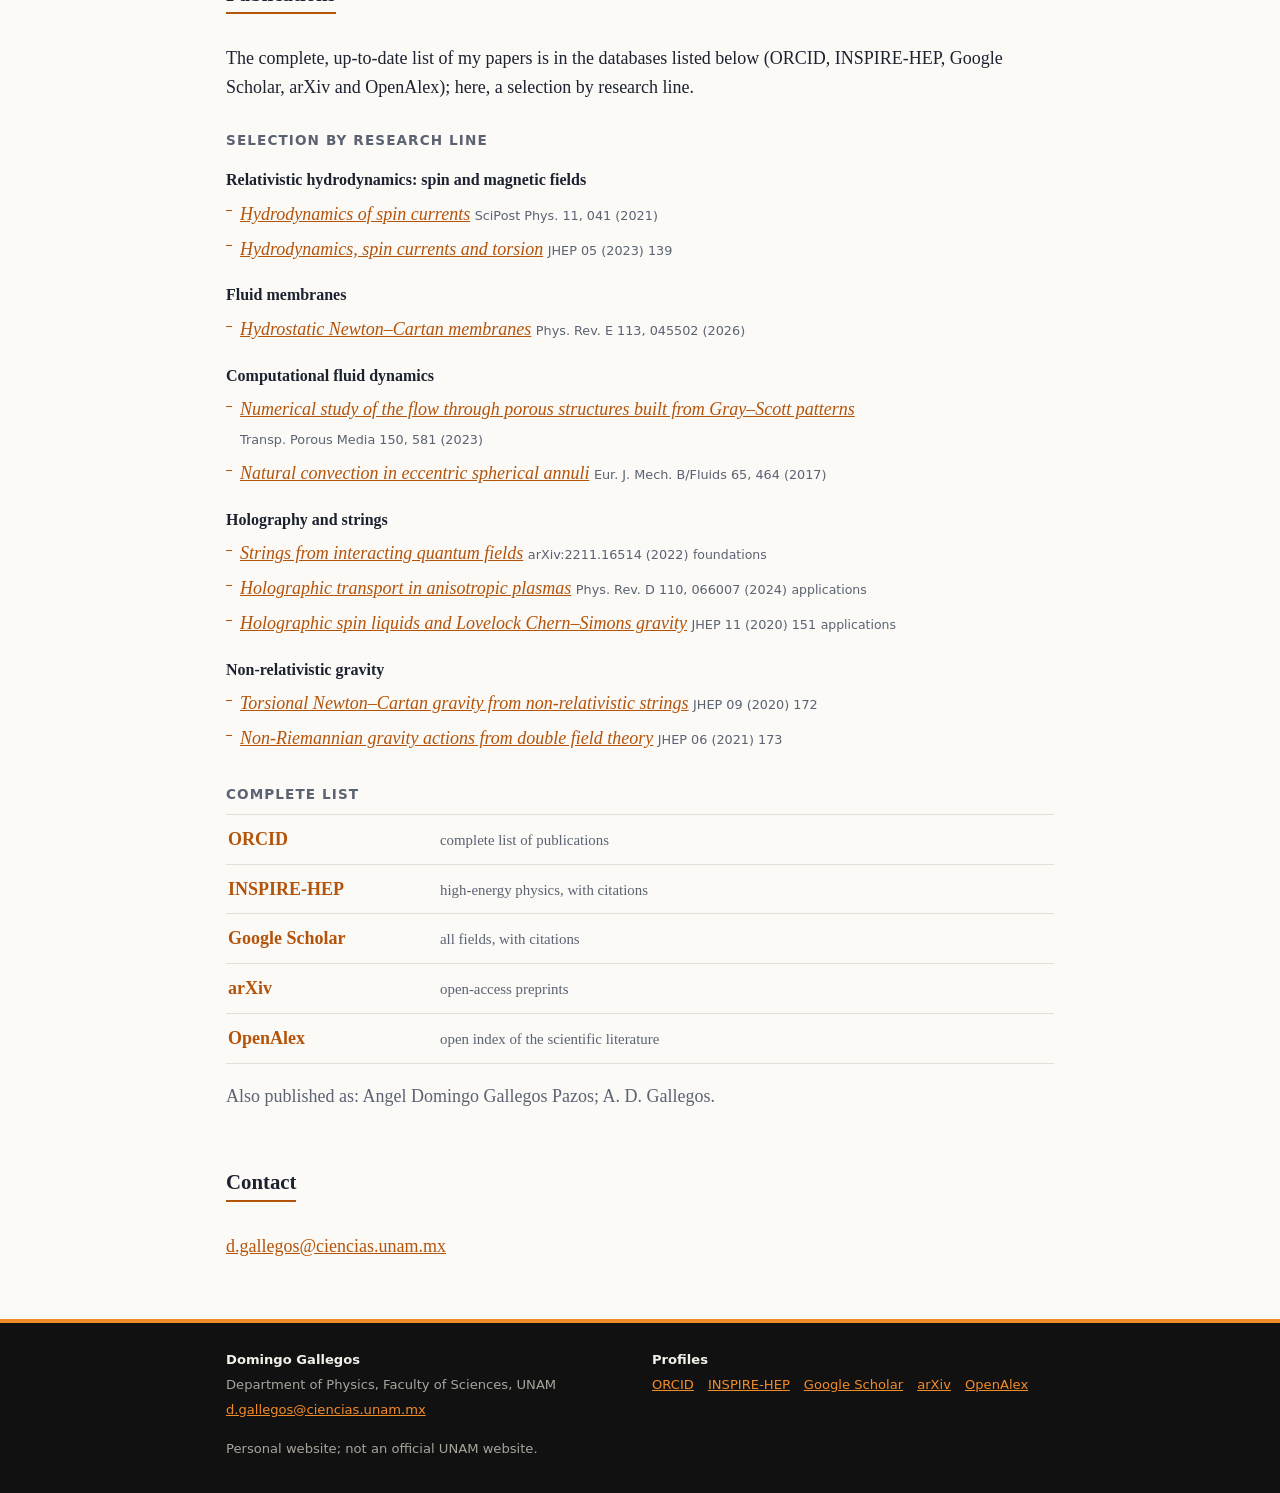
==== commit 0481a9e8: "Portal: publicaciones, inicio y /en/" ====
--- a/en/index.html
+++ b/en/index.html
@@ -20,19 +20,27 @@
 <h2>Research</h2>
 <p>My work is organised in two groups of lines that share tools: hydrodynamics, geometry and field theory. All six are below, with their connections.</p>
 <section class="grupo"><h2>Fluids and thermodynamics</h2><p class="gintro">Theories and simulations for continuous systems in the hydrodynamic limit: from the quark–gluon plasma to cell membranes and porous media.</p><ol class="idx"><li class="row" id="hidrodinamica-relativista"><span class="n">1</span><span class="ilu"><svg viewBox="0 0 120 72" aria-hidden="true"><g fill="none" stroke="currentColor" stroke-width="1.6" stroke-linecap="round" stroke-linejoin="round"><path d="M8 11q25-7 50 0q-25 7-50 0z"/><path d="M62 61q25-7 50 0q-25 7-50 0z"/><path d="M62 11h9m-3-3 3 3-3 3"/><path d="M58 61h-9m3-3-3 3 3 3"/><path d="M60 23C73 28 73 44 60 49C47 44 47 28 60 23z"/></g><g fill="none" stroke="currentColor" stroke-width="1.2" stroke-linecap="round" opacity="0.45"><path d="M43.5 43A17 17 0 1 1 76.5 43"/><path d="M74.3 42.4 78.7 43.5 75.6 47.6z" fill="currentColor" stroke="none"/><path d="M104 46V28m-2.5 3 2.5-3 2.5 3"/><text x="101" y="55" font-size="8" font-family="serif" font-style="italic" stroke="none" fill="currentColor">B</text></g><g fill="none" stroke="var(--orange)" stroke-width="1.6" stroke-linecap="round"><path d="M55 43v-9m-1.5 2 1.5-2 1.5 2"/><path d="M60 45v-12m-1.5 2 1.5-2 1.5 2"/><path d="M65 43v-9m-1.5 2 1.5-2 1.5 2"/></g></svg></span><div class="rbody"><h3>Relativistic hydrodynamics: spin and magnetic fields</h3><p>I work on the relativistic hydrodynamics of fluids with spin, of fluids in strong magnetic fields and of strongly anisotropic fluids. These theories describe systems such as the quark–gluon plasma created in heavy-ion collisions.</p><p class="rep"><span class="rl">Representative paper:</span> <a href="https://arxiv.org/abs/2101.04759" lang="en"><i>Hydrodynamics of spin currents</i></a></p><p class="cons"><span>Connects with:</span> <a href="#holografia-y-cuerdas">Holography and strings</a> (transport) · <a href="#en-el-horizonte">On the horizon</a> (spin)</p></div></li><li class="row" id="membranas"><span class="n">2</span><span class="ilu"><svg viewBox="0 0 120 72" aria-hidden="true"><g fill="none" stroke="currentColor" stroke-width="1.6" stroke-linejoin="round"><path d="M88.5 36.0 L88.5 38.3 L88.3 40.6 L87.8 42.9 L86.9 45.1 L85.8 47.2 L84.5 49.1 L82.9 50.8 L81.1 52.4 L79.2 53.8 L77.1 54.9 L75.0 55.9 L72.9 56.6 L70.7 57.2 L68.5 57.7 L66.4 58.0 L64.2 58.3 L62.1 58.5 L60.0 58.6 L57.9 58.7 L55.7 58.7 L53.5 58.6 L51.2 58.4 L48.9 58.0 L46.6 57.5 L44.3 56.8 L42.1 55.8 L39.9 54.6 L37.9 53.2 L36.1 51.5 L34.6 49.6 L33.3 47.5 L32.3 45.3 L31.6 43.0 L31.3 40.7 L31.3 38.3 L31.5 36.0 L32.0 33.7 L32.8 31.6 L33.7 29.5 L34.8 27.5 L36.0 25.7 L37.4 23.9 L38.8 22.3 L40.3 20.7 L41.9 19.2 L43.6 17.9 L45.3 16.6 L47.1 15.4 L49.1 14.3 L51.1 13.4 L53.2 12.6 L55.4 12.0 L57.7 11.6 L60.0 11.4 L62.3 11.4 L64.6 11.6 L66.9 12.0 L69.2 12.7 L71.3 13.5 L73.4 14.5 L75.4 15.7 L77.2 17.0 L79.0 18.4 L80.6 20.0 L82.2 21.6 L83.6 23.4 L84.8 25.3 L85.9 27.3 L86.9 29.3 L87.7 31.5 L88.2 33.7Z"/><path d="M83.9 36.0 L84.0 37.9 L83.8 39.9 L83.3 41.8 L82.6 43.6 L81.7 45.4 L80.6 47.0 L79.2 48.5 L77.7 49.8 L76.1 50.9 L74.4 51.9 L72.6 52.7 L70.8 53.3 L69.0 53.8 L67.2 54.2 L65.4 54.5 L63.6 54.7 L61.8 54.9 L60.0 55.0 L58.2 55.1 L56.4 55.1 L54.5 55.0 L52.6 54.8 L50.7 54.5 L48.7 54.1 L46.8 53.4 L44.9 52.6 L43.1 51.6 L41.5 50.4 L39.9 49.0 L38.6 47.4 L37.6 45.7 L36.7 43.8 L36.2 41.9 L35.9 39.9 L35.9 38.0 L36.1 36.0 L36.5 34.1 L37.1 32.3 L37.9 30.5 L38.8 28.9 L39.9 27.3 L41.0 25.8 L42.2 24.5 L43.5 23.2 L44.8 21.9 L46.2 20.8 L47.7 19.7 L49.2 18.7 L50.8 17.8 L52.5 17.0 L54.3 16.3 L56.2 15.8 L58.1 15.5 L60.0 15.3 L62.0 15.3 L63.9 15.5 L65.8 15.9 L67.7 16.4 L69.5 17.1 L71.3 17.9 L72.9 18.9 L74.5 20.0 L76.0 21.2 L77.3 22.5 L78.6 23.9 L79.8 25.4 L80.9 27.0 L81.8 28.7 L82.6 30.4 L83.2 32.2 L83.7 34.1Z"/></g><g fill="var(--orange)"><circle cx="91.6" cy="36.0" r="1.7"/><circle cx="89.9" cy="46.1" r="1.7"/><circle cx="83.4" cy="54.2" r="1.7"/><circle cx="74.3" cy="58.9" r="1.7"/><circle cx="64.7" cy="60.7" r="1.7"/><circle cx="55.2" cy="61.2" r="1.7"/><circle cx="45.1" cy="59.9" r="1.7"/><circle cx="35.5" cy="55.0" r="1.7"/><circle cx="29.2" cy="46.4" r="1.7"/><circle cx="28.4" cy="36.0" r="1.7"/><circle cx="32.0" cy="26.6" r="1.7"/><circle cx="38.1" cy="19.0" r="1.7"/><circle cx="45.7" cy="13.1" r="1.7"/><circle cx="54.9" cy="9.4" r="1.7"/><circle cx="65.2" cy="8.9" r="1.7"/><circle cx="74.9" cy="12.1" r="1.7"/><circle cx="82.9" cy="18.2" r="1.7"/><circle cx="88.8" cy="26.3" r="1.7"/></g><g fill="none" stroke="currentColor" stroke-width="1.3" stroke-linecap="round"><path d="M29.0 22.4 L30.2 20.8 L31.5 19.2 L32.8 17.7 L34.3 16.3 L35.7 14.9 L37.2 13.6 L38.8 12.3 L40.4 11.1 L42.1 9.9 L43.8 8.9 L45.6 7.9 L47.5 7.0"/><path d="M48.4 8.8 L50.8 5.4 L46.7 5.2Z" fill="currentColor" stroke="none"/><path d="M95.1 27.7 L95.8 29.7 L96.4 31.8 L96.8 33.9 L97.0 36.0 L97.1 38.2 L97.0 40.3 L96.7 42.4 L96.2 44.6 L95.5 46.6 L94.6 48.6 L93.6 50.5 L92.3 52.4"/><path d="M90.7 51.2 L90.3 55.3 L94.0 53.5Z" fill="currentColor" stroke="none"/><path d="M54.2 65.5 L52.2 65.4 L50.1 65.3 L48.0 65.0 L45.8 64.7 L43.7 64.2 L41.5 63.6 L39.4 62.9 L37.3 62.0 L35.3 61.0 L33.3 59.8 L31.5 58.4 L29.8 56.9"/><path d="M31.1 55.4 L27.1 54.5 L28.4 58.4Z" fill="currentColor" stroke="none"/></g></svg></span><div class="rbody"><h3>Fluid membranes</h3><p>I describe fluid membranes, like those surrounding cells, by combining hydrodynamics, thermodynamics and differential geometry with techniques from general relativity. I want to understand the equations that govern their shape and dynamics.</p><p class="rep"><span class="rl">Representative paper:</span> <a href="https://arxiv.org/abs/2503.08947" lang="en"><i>Hydrostatic Newton–Cartan membranes</i></a></p><p class="cons"><span>Connects with:</span> <a href="#gravedad-no-relativista">Non-relativistic gravity</a> (Newton–Cartan)</p></div></li><li class="row" id="cfd"><span class="n">3</span><span class="ilu"><svg viewBox="0 0 120 72" aria-hidden="true"><g stroke="currentColor" stroke-width="0.7" opacity="0.22"><path d="M4 2V70"/><path d="M12 2V70"/><path d="M20 2V70"/><path d="M28 2V70"/><path d="M36 2V70"/><path d="M44 2V70"/><path d="M52 2V70"/><path d="M60 2V70"/><path d="M68 2V70"/><path d="M76 2V70"/><path d="M84 2V70"/><path d="M92 2V70"/><path d="M100 2V70"/><path d="M108 2V70"/><path d="M116 2V70"/><path d="M2 4H118"/><path d="M2 12H118"/><path d="M2 20H118"/><path d="M2 28H118"/><path d="M2 36H118"/><path d="M2 44H118"/><path d="M2 52H118"/><path d="M2 60H118"/><path d="M2 68H118"/></g><g fill="none" stroke="currentColor" stroke-width="1.5"><circle cx="18" cy="54" r="10"/><circle cx="40" cy="56" r="8"/><circle cx="60" cy="52" r="11"/><circle cx="84" cy="56" r="9"/><circle cx="104" cy="52" r="10"/><circle cx="28" cy="34" r="9"/><circle cx="50" cy="32" r="7"/><circle cx="72" cy="31" r="9"/><circle cx="96" cy="32" r="8"/><circle cx="40" cy="14" r="7"/><circle cx="62" cy="12" r="6"/><circle cx="84" cy="14" r="7"/></g><path d="M8 44c14 2 22-8 36-4s24 2 34-4 24 0 34-2" fill="none" stroke="var(--orange)" stroke-width="1.6" stroke-dasharray="2 3"/></svg></span><div class="rbody"><h3>Computational fluid dynamics</h3><p>I simulate complex flows, mainly with parallel computing on graphics cards (GPUs) using CUDA. The systems I study include flow in porous media, granular media, and heat transport by convection and conduction.</p><p class="rep"><span class="rl">Representative paper:</span> <a href="https://doi.org/10.1007/s11242-023-02021-4" lang="en"><i>Numerical study of the flow through porous structures built from Gray–Scott patterns</i></a></p><p class="cons"><span>Connects with:</span> <a href="#en-el-horizonte">On the horizon</a> (liquid metals)</p></div></li></ol></section><section class="grupo"><h2>Gravitation and high-energy physics</h2><p class="gintro">Questions about foundations: how field theories, strings and gravity are related, and what gravity looks like far from the relativistic regime.</p><ol class="idx"><li class="row" id="holografia-y-cuerdas"><span class="n">4</span><span class="ilu"><svg viewBox="0 0 120 72" aria-hidden="true"><g fill="none" stroke="currentColor" stroke-width="1.6" stroke-linecap="round"><path d="M6 36H38"/><path d="M38 36C56 36 70 22 96 20"/><path d="M38 36C56 36 70 50 96 52"/><path d="M64 31.5q2.5 4.5 0 9" stroke-width="1.1" opacity="0.5"/><path d="M80 25.5q4 10.5 0 21" stroke-width="1.1" opacity="0.5"/></g><ellipse cx="100" cy="36" rx="6" ry="16" fill="none" stroke="var(--orange)" stroke-width="1.8"/></svg></span><div class="rbody"><h3>Holography and strings</h3><p>The holographic principle relates quantum field theories to theories of strings and gravity. I use it as a tool to study transport in strongly coupled fluids, and I look for its origin in matrix models, aiming to build a direct dictionary between the two descriptions.</p><p class="rep"><span class="rl">Representative papers:</span> <span class="ri"><a href="https://arxiv.org/abs/2211.16514" lang="en"><i>Strings from interacting quantum fields</i></a> <span class="nota">foundations</span></span><span class="ri"><a href="https://arxiv.org/abs/2402.12224" lang="en"><i>Holographic transport in anisotropic plasmas</i></a> <span class="nota">applications</span></span></p><p class="cons"><span>Connects with:</span> <a href="#hidrodinamica-relativista">Relativistic hydrodynamics</a> (transport) · <a href="#gravedad-no-relativista">Non-relativistic gravity</a> (strings)</p></div></li><li class="row" id="gravedad-no-relativista"><span class="n">5</span><span class="ilu"><svg viewBox="0 0 120 72" aria-hidden="true"><g fill="none" stroke="currentColor" stroke-width="1.6" stroke-linecap="round" stroke-linejoin="round"><path d="M16 58L11 18M16 58L21 18"/><ellipse cx="16" cy="18" rx="5" ry="2.4"/><path d="M50 58L35 30M50 58L65 30"/><ellipse cx="50" cy="30" rx="15" ry="2.4"/></g><path d="M78 58H116" fill="none" stroke="var(--orange)" stroke-width="1.8" stroke-linecap="round"/><g fill="var(--orange)"><circle cx="16" cy="58" r="1.8"/><circle cx="50" cy="58" r="1.8"/><circle cx="97" cy="58" r="1.8"/></g></svg></span><div class="rbody"><h3>Non-relativistic gravity</h3><p>I study torsional Newton–Cartan gravity, a non-relativistic theory of gravity, from several angles: how it arises from string theory, what it describes as a theory of gravitation, and how it can serve as a simpler laboratory for exploring quantum gravity.</p><p class="rep"><span class="rl">Representative paper:</span> <a href="https://arxiv.org/abs/1906.01607" lang="en"><i>Torsional Newton–Cartan gravity from non-relativistic strings</i></a></p><p class="cons"><span>Connects with:</span> <a href="#holografia-y-cuerdas">Holography and strings</a> (strings) · <a href="#membranas">Fluid membranes</a> (Newton–Cartan) · <a href="#en-el-horizonte">On the horizon</a> (torsion)</p></div></li></ol></section><section class="grupo horizonte"><h2>New directions</h2><ol class="idx"><li class="row" id="en-el-horizonte"><span class="n">6</span><span class="ilu"><svg viewBox="0 0 120 72" aria-hidden="true"><g fill="none" stroke="currentColor" stroke-width="1.6" stroke-linecap="round"><path d="M37.0 36.0 L37.3 36.6 L37.5 37.3 L37.6 38.0 L37.5 38.8 L37.2 39.7 L36.7 40.5 L36.1 41.2 L35.2 41.9 L34.2 42.4 L33.1 42.7 L31.9 42.8 L30.6 42.7 L29.3 42.3 L28.0 41.7 L26.8 40.8 L25.8 39.6 L24.9 38.3 L24.3 36.7 L23.9 35.0 L23.9 33.2 L24.1 31.4 L24.8 29.6 L25.7 27.8 L27.0 26.3 L28.6 24.9 L30.5 23.8 L32.5 23.0 L34.8 22.5 L37.1 22.5 L39.5 22.9 L41.9 23.7 L44.1 24.9 L46.1 26.6 L47.9 28.6 L49.3 30.9 L50.3 33.5 L50.9 36.4 L50.9 39.3 L50.5 42.2 L49.5 45.1 L48.0 47.9 L46.0 50.4 L43.6 52.5 L40.8 54.3 L37.7 55.5 L34.3 56.2 L30.8 56.4 L27.3 55.9 L23.8 54.8 L20.6 53.1 L17.6 50.8 L15.0 48.0 L12.9 44.8 L11.3 41.2 L10.4 37.3 L10.2 33.2 L10.6 29.1 L11.8 25.1 L13.7 21.2"/></g><g fill="none" stroke="var(--orange)" stroke-width="1.6" stroke-linecap="round"><path d="M28 40v-9m-1.5 2 1.5-2 1.5 2"/><path d="M34 41v-11m-1.5 2 1.5-2 1.5 2"/><path d="M40 40v-9m-1.5 2 1.5-2 1.5 2"/></g><g fill="none" stroke="currentColor" stroke-width="1.1" stroke-linecap="round" opacity="0.6"><path d="M70 14H114"/><path d="M70 26H114"/><path d="M70 38H114"/><path d="M70 50H114"/><path d="M70 62H114"/><path d="M72 12V64"/><path d="M82 12V64"/><path d="M104 12V64"/><path d="M114 12V64"/><path d="M92 12V38"/><path d="M93 64V50"/></g><path d="M88 44h9M92.5 44v-5" fill="none" stroke="var(--orange)" stroke-width="1.8" stroke-linecap="round"/></svg></span><div class="rbody"><h3>On the horizon</h3><p>I explore directions where hydrodynamics and geometry meet condensed matter, such as the generation of spin currents by vorticity in liquid metals, or materials whose defects act as torsion.</p><p class="cons"><span>Connects with:</span> <a href="#hidrodinamica-relativista">Relativistic hydrodynamics</a> (spin) · <a href="#cfd">Computational fluid dynamics</a> (liquid metals) · <a href="#gravedad-no-relativista">Non-relativistic gravity</a> (torsion)</p></div></li></ol></section>
-<h2>Students</h2>
+<h2>Teaching</h2>
+<ul class="rows">
+<li><a href="../termodinamica/" lang="es"><b>Termodinámica</b><span lang="en">Lecture notes and interactive tools (in Spanish).</span></a></li>
+</ul>
+<h2>On this site</h2>
+<ul class="rows">
+<li><a href="#students"><b>Students</b><span>Interested in social service, a thesis or graduate studies in these lines? How to start.</span></a></li>
+<li><a href="#publications"><b>Publications</b><span>Selection and profiles with the complete list.</span></a></li>
+</ul>
+<h2 id="students">Students</h2>
 <ul class="invite">
 <li>Interested in doing your <i lang="es">servicio social</i> or a thesis with me? Write to me at <a href="mailto:d.gallegos@ciencias.unam.mx">d.gallegos@ciencias.unam.mx</a> and let's talk.</li>
 <li>Topics are available in my research lines and in my developing lines (<a href="../investigacion/#en-el-horizonte" lang="es">On the horizon</a>). For a bachelor's thesis I'm also open to supervising projects on nearby topics.</li>
 <li>If you are about to start a master's or PhD and one of these lines interests you, please write to me as well; I'll gladly discuss the options with you.</li>
 </ul>
-<p class="muted">More details: <a href="../tesis/" lang="es">Estudiantes</a> (in Spanish).</p>
-<h2>Teaching</h2>
-<ul class="rows">
-<li><a href="../termodinamica/" lang="es"><b>Termodinámica</b><span lang="en">Lecture notes and interactive tools (in Spanish).</span></a></li>
-</ul>
-<h2>Publications</h2>
-<ul class="rows"><li><a href="https://orcid.org/0000-0003-2841-3504"><b>ORCID</b><span>complete list of publications</span></a></li><li><a href="https://inspirehep.net/authors/1765943"><b>INSPIRE-HEP</b><span>profile</span></a></li><li><a href="https://scholar.google.com/citations?user=hupvKaYAAAAJ"><b>Google Scholar</b><span>profile</span></a></li><li><a href="https://arxiv.org/a/0000-0003-2841-3504"><b>arXiv</b><span>profile</span></a></li><li><a href="https://openalex.org/authors/A5072152546"><b>OpenAlex</b><span>profile</span></a></li></ul>
+<h2 id="publications">Publications</h2>
+<p>The complete, up-to-date list of my papers is in the databases listed below (ORCID, INSPIRE-HEP, Google Scholar, arXiv and OpenAlex); here, a selection by research line.</p>
+<h3 class="grp">Selection by research line</h3>
+<section class="pblock" id="pub-hidrodinamica-relativista"><h3 class="lh"><a href="#hidrodinamica-relativista">Relativistic hydrodynamics: spin and magnetic fields</a></h3><ul class="pubs"><li><a href="https://arxiv.org/abs/2101.04759" lang="en"><i>Hydrodynamics of spin currents</i></a> <span class="ref">SciPost Phys. 11, 041 (2021)</span></li><li><a href="https://arxiv.org/abs/2203.05044" lang="en"><i>Hydrodynamics, spin currents and torsion</i></a> <span class="ref">JHEP 05 (2023) 139</span></li></ul></section><section class="pblock" id="pub-membranas"><h3 class="lh"><a href="#membranas">Fluid membranes</a></h3><ul class="pubs"><li><a href="https://arxiv.org/abs/2503.08947" lang="en"><i>Hydrostatic Newton–Cartan membranes</i></a> <span class="ref">Phys. Rev. E 113, 045502 (2026)</span></li></ul></section><section class="pblock" id="pub-cfd"><h3 class="lh"><a href="#cfd">Computational fluid dynamics</a></h3><ul class="pubs"><li><a href="https://doi.org/10.1007/s11242-023-02021-4" lang="en"><i>Numerical study of the flow through porous structures built from Gray–Scott patterns</i></a> <span class="ref">Transp. Porous Media 150, 581 (2023)</span></li><li><a href="https://arxiv.org/abs/1509.06291" lang="en"><i>Natural convection in eccentric spherical annuli</i></a> <span class="ref">Eur. J. Mech. B/Fluids 65, 464 (2017)</span></li></ul></section><section class="pblock" id="pub-holografia-y-cuerdas"><h3 class="lh"><a href="#holografia-y-cuerdas">Holography and strings</a></h3><ul class="pubs"><li><a href="https://arxiv.org/abs/2211.16514" lang="en"><i>Strings from interacting quantum fields</i></a> <span class="ref">arXiv:2211.16514 (2022)</span> <span class="nota">foundations</span></li><li><a href="https://arxiv.org/abs/2402.12224" lang="en"><i>Holographic transport in anisotropic plasmas</i></a> <span class="ref">Phys. Rev. D 110, 066007 (2024)</span> <span class="nota">applications</span></li><li><a href="https://arxiv.org/abs/2004.05148" lang="en"><i>Holographic spin liquids and Lovelock Chern–Simons gravity</i></a> <span class="ref">JHEP 11 (2020) 151</span> <span class="nota">applications</span></li></ul></section><section class="pblock" id="pub-gravedad-no-relativista"><h3 class="lh"><a href="#gravedad-no-relativista">Non-relativistic gravity</a></h3><ul class="pubs"><li><a href="https://arxiv.org/abs/1906.01607" lang="en"><i>Torsional Newton–Cartan gravity from non-relativistic strings</i></a> <span class="ref">JHEP 09 (2020) 172</span></li><li><a href="https://arxiv.org/abs/2012.07765" lang="en"><i>Non-Riemannian gravity actions from double field theory</i></a> <span class="ref">JHEP 06 (2021) 173</span></li></ul></section>
+<h3 class="grp">Complete list</h3>
+<ul class="rows"><li><a href="https://orcid.org/0000-0003-2841-3504"><b>ORCID</b><span>complete list of publications</span></a></li><li><a href="https://inspirehep.net/authors/1765943"><b>INSPIRE-HEP</b><span>high-energy physics, with citations</span></a></li><li><a href="https://scholar.google.com/citations?user=hupvKaYAAAAJ"><b>Google Scholar</b><span>all fields, with citations</span></a></li><li><a href="https://arxiv.org/a/0000-0003-2841-3504"><b>arXiv</b><span>open-access preprints</span></a></li><li><a href="https://openalex.org/authors/A5072152546"><b>OpenAlex</b><span>open index of the scientific literature</span></a></li></ul>
 <p class="muted">Also published as: Angel Domingo Gallegos Pazos; A. D. Gallegos.</p>
 <h2>Contact</h2>
 <p><a href="mailto:d.gallegos@ciencias.unam.mx">d.gallegos@ciencias.unam.mx</a></p>
--- a/style.css
+++ b/style.css
@@ -183,3 +183,8 @@
 .rep .rl { font-family: var(--sans); font-size: 0.8rem; font-weight: 600; color: var(--muted); margin-right: 4px; }
 .rep .ri { display: block; margin-top: 2px; }
 .rep .nota { font-family: var(--sans); font-size: 0.78rem; color: var(--muted); margin-left: 4px; }
+ul.pubs { list-style: none; padding: 0; margin: 4px 0 12px; }
+ul.pubs li { padding: 3px 0 3px 14px; position: relative; }
+ul.pubs li::before { content: ""; position: absolute; left: 0; top: 0.75em; width: 6px; height: 1px; background: var(--orange); }
+ul.pubs .ref { font-family: var(--sans); font-size: 0.8rem; color: var(--muted); white-space: nowrap; }
+ul.pubs .nota { font-family: var(--sans); font-size: 0.78rem; color: var(--muted); }
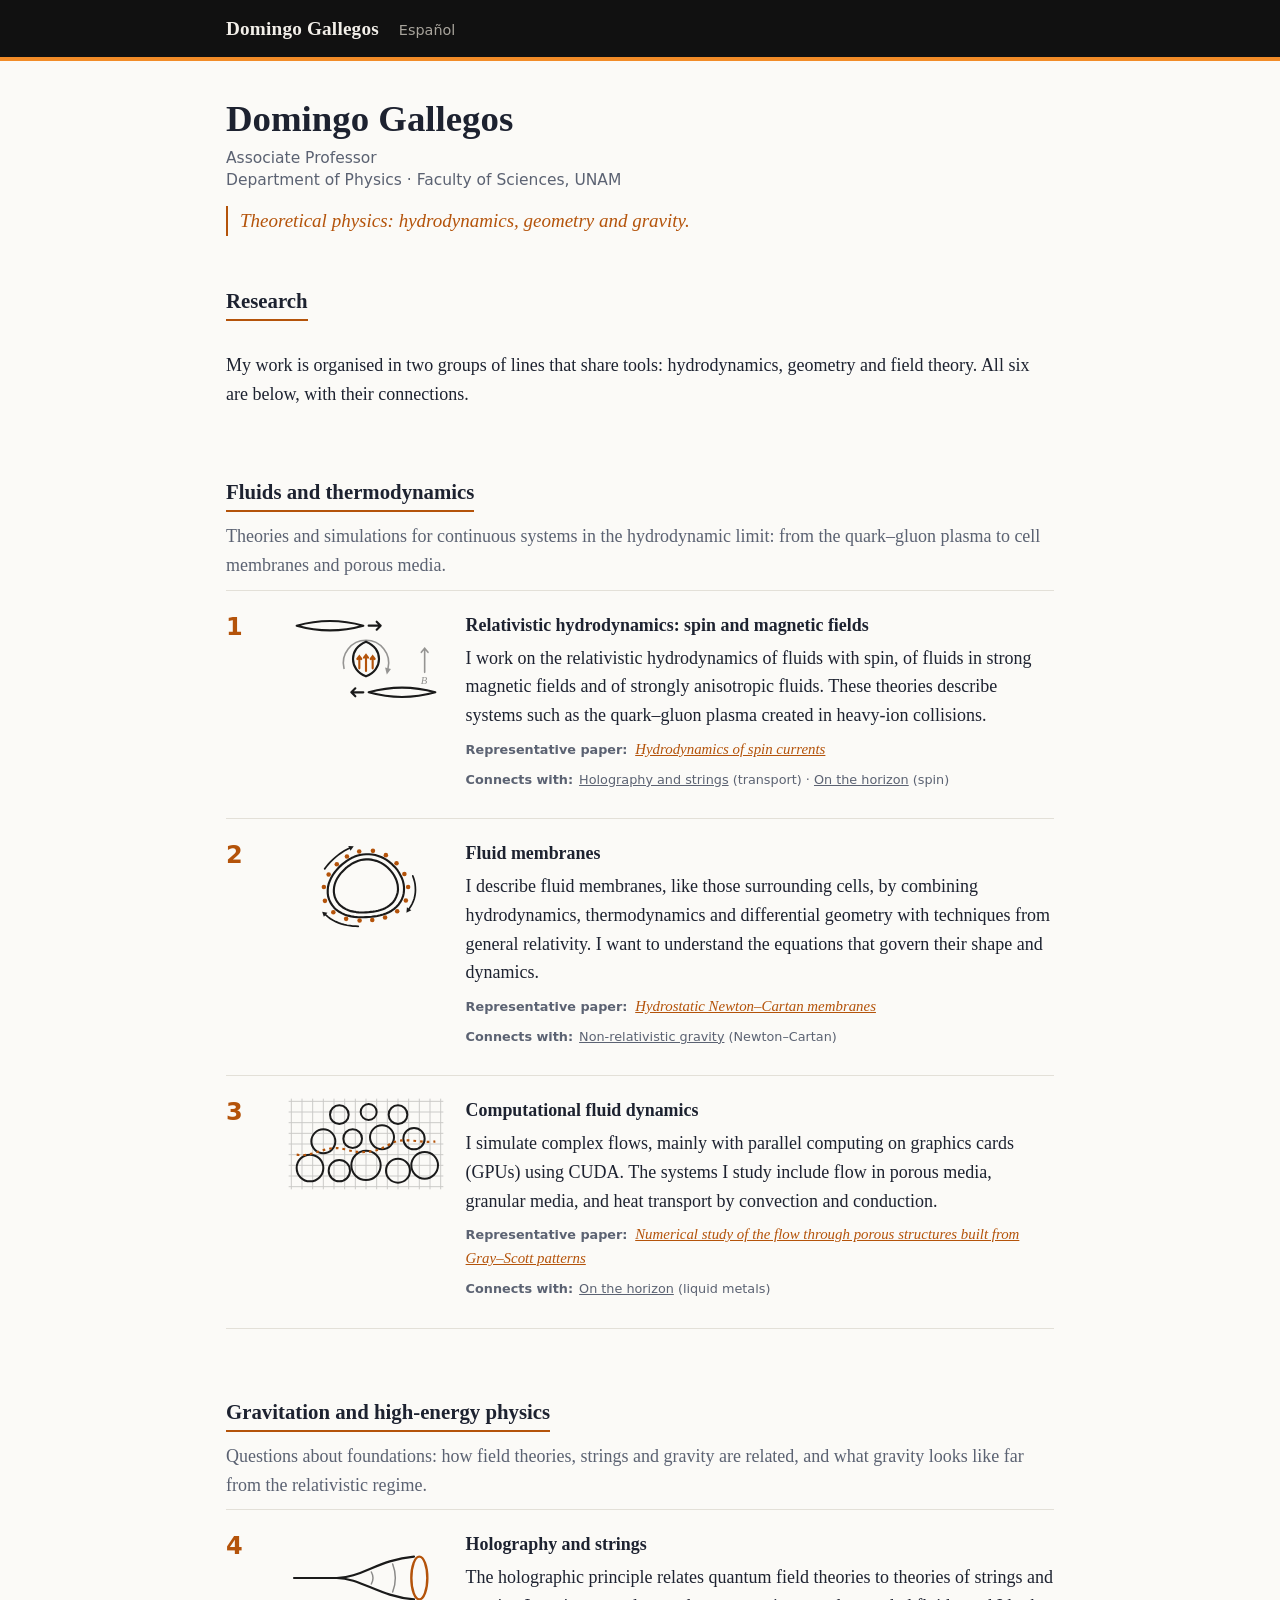
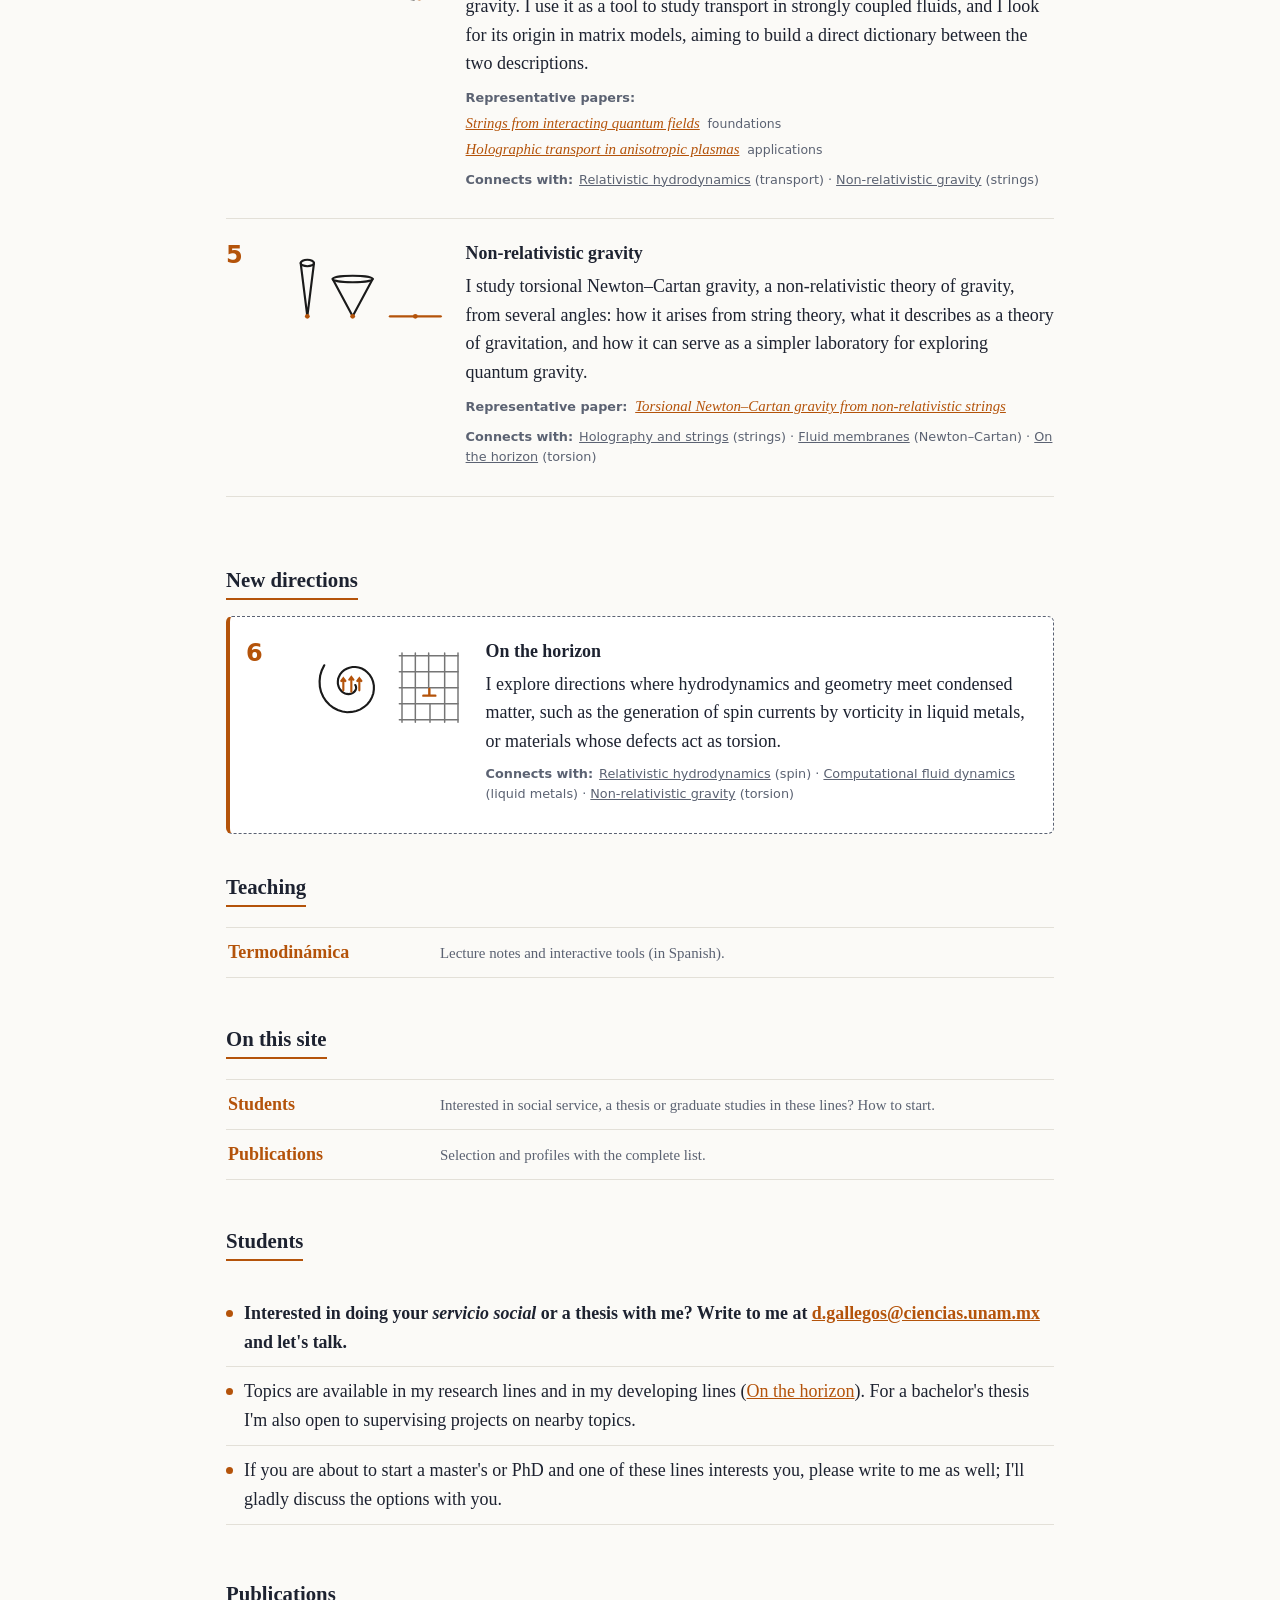
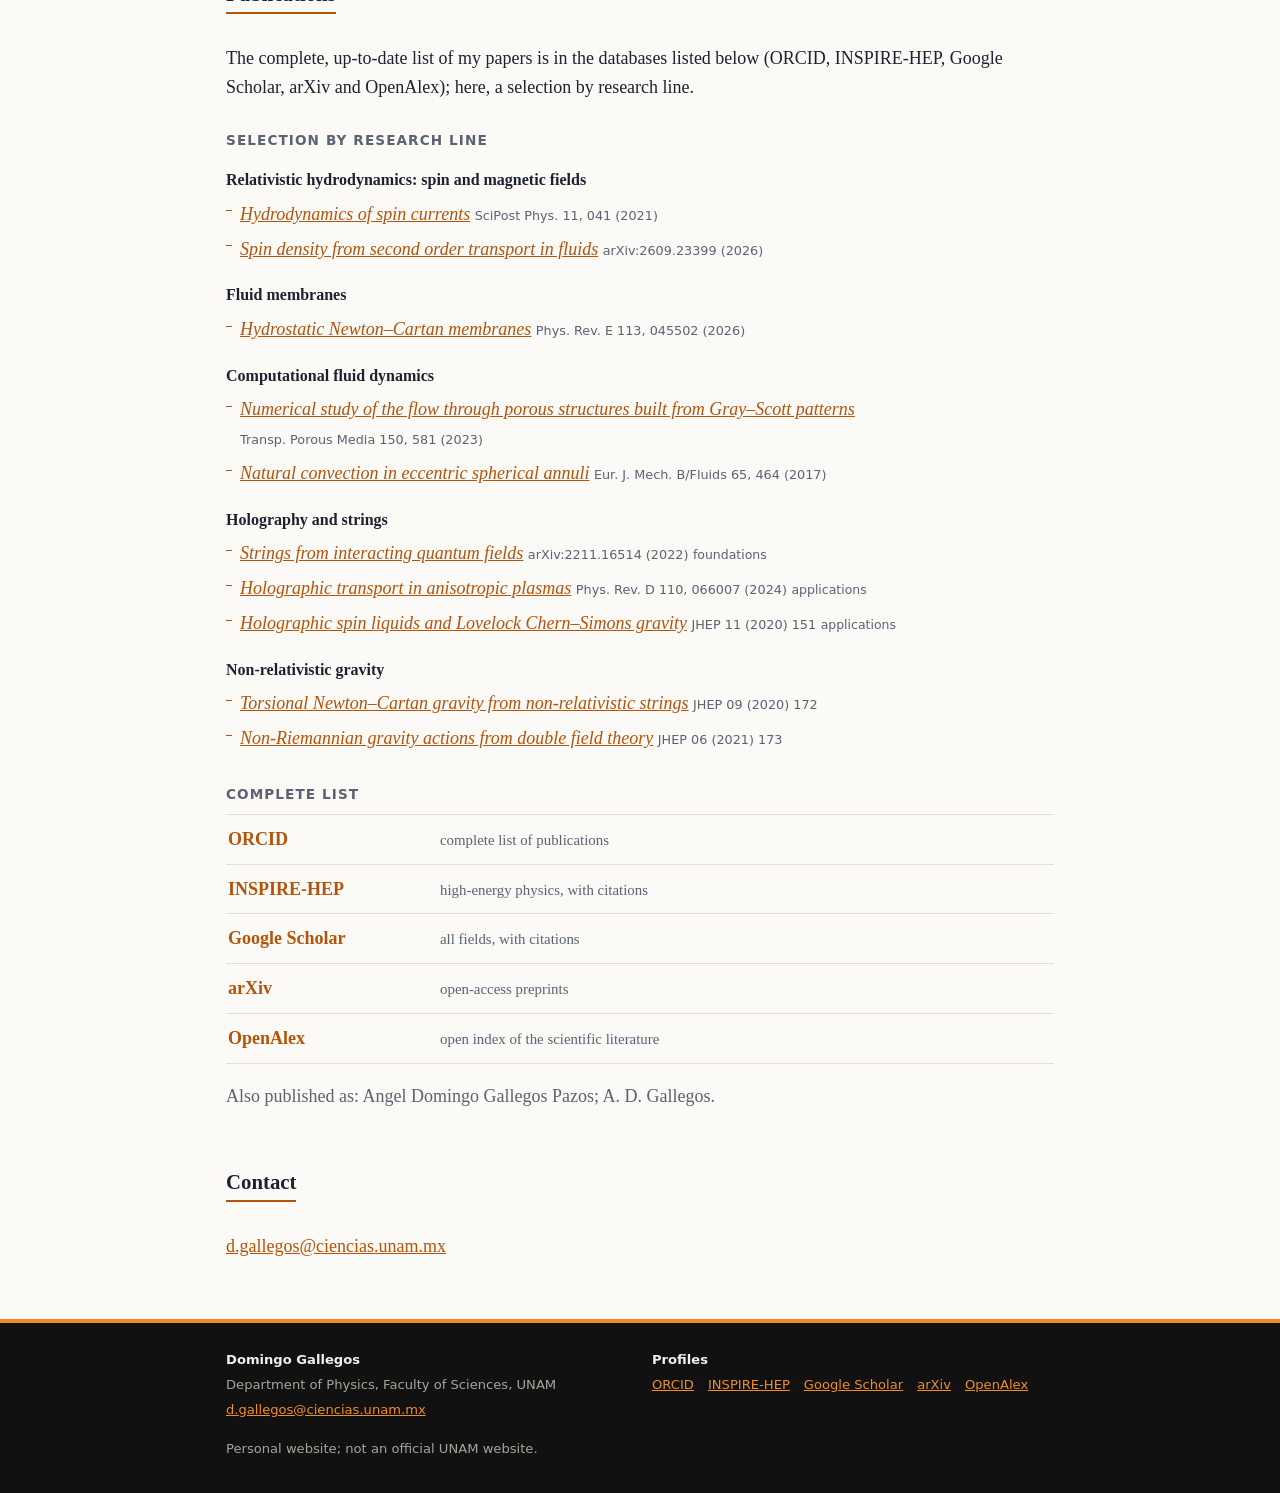
==== commit 97b68581: "Publicaciones: hidrodinámica relativista 2021 + 2026" ====
--- a/en/index.html
+++ b/en/index.html
@@ -38,7 +38,7 @@
 <h2 id="publications">Publications</h2>
 <p>The complete, up-to-date list of my papers is in the databases listed below (ORCID, INSPIRE-HEP, Google Scholar, arXiv and OpenAlex); here, a selection by research line.</p>
 <h3 class="grp">Selection by research line</h3>
-<section class="pblock" id="pub-hidrodinamica-relativista"><h3 class="lh"><a href="#hidrodinamica-relativista">Relativistic hydrodynamics: spin and magnetic fields</a></h3><ul class="pubs"><li><a href="https://arxiv.org/abs/2101.04759" lang="en"><i>Hydrodynamics of spin currents</i></a> <span class="ref">SciPost Phys. 11, 041 (2021)</span></li><li><a href="https://arxiv.org/abs/2203.05044" lang="en"><i>Hydrodynamics, spin currents and torsion</i></a> <span class="ref">JHEP 05 (2023) 139</span></li></ul></section><section class="pblock" id="pub-membranas"><h3 class="lh"><a href="#membranas">Fluid membranes</a></h3><ul class="pubs"><li><a href="https://arxiv.org/abs/2503.08947" lang="en"><i>Hydrostatic Newton–Cartan membranes</i></a> <span class="ref">Phys. Rev. E 113, 045502 (2026)</span></li></ul></section><section class="pblock" id="pub-cfd"><h3 class="lh"><a href="#cfd">Computational fluid dynamics</a></h3><ul class="pubs"><li><a href="https://doi.org/10.1007/s11242-023-02021-4" lang="en"><i>Numerical study of the flow through porous structures built from Gray–Scott patterns</i></a> <span class="ref">Transp. Porous Media 150, 581 (2023)</span></li><li><a href="https://arxiv.org/abs/1509.06291" lang="en"><i>Natural convection in eccentric spherical annuli</i></a> <span class="ref">Eur. J. Mech. B/Fluids 65, 464 (2017)</span></li></ul></section><section class="pblock" id="pub-holografia-y-cuerdas"><h3 class="lh"><a href="#holografia-y-cuerdas">Holography and strings</a></h3><ul class="pubs"><li><a href="https://arxiv.org/abs/2211.16514" lang="en"><i>Strings from interacting quantum fields</i></a> <span class="ref">arXiv:2211.16514 (2022)</span> <span class="nota">foundations</span></li><li><a href="https://arxiv.org/abs/2402.12224" lang="en"><i>Holographic transport in anisotropic plasmas</i></a> <span class="ref">Phys. Rev. D 110, 066007 (2024)</span> <span class="nota">applications</span></li><li><a href="https://arxiv.org/abs/2004.05148" lang="en"><i>Holographic spin liquids and Lovelock Chern–Simons gravity</i></a> <span class="ref">JHEP 11 (2020) 151</span> <span class="nota">applications</span></li></ul></section><section class="pblock" id="pub-gravedad-no-relativista"><h3 class="lh"><a href="#gravedad-no-relativista">Non-relativistic gravity</a></h3><ul class="pubs"><li><a href="https://arxiv.org/abs/1906.01607" lang="en"><i>Torsional Newton–Cartan gravity from non-relativistic strings</i></a> <span class="ref">JHEP 09 (2020) 172</span></li><li><a href="https://arxiv.org/abs/2012.07765" lang="en"><i>Non-Riemannian gravity actions from double field theory</i></a> <span class="ref">JHEP 06 (2021) 173</span></li></ul></section>
+<section class="pblock" id="pub-hidrodinamica-relativista"><h3 class="lh"><a href="#hidrodinamica-relativista">Relativistic hydrodynamics: spin and magnetic fields</a></h3><ul class="pubs"><li><a href="https://arxiv.org/abs/2101.04759" lang="en"><i>Hydrodynamics of spin currents</i></a> <span class="ref">SciPost Phys. 11, 041 (2021)</span></li><li><a href="https://arxiv.org/abs/2609.23399" lang="en"><i>Spin density from second order transport in fluids</i></a> <span class="ref">arXiv:2609.23399 (2026)</span></li></ul></section><section class="pblock" id="pub-membranas"><h3 class="lh"><a href="#membranas">Fluid membranes</a></h3><ul class="pubs"><li><a href="https://arxiv.org/abs/2503.08947" lang="en"><i>Hydrostatic Newton–Cartan membranes</i></a> <span class="ref">Phys. Rev. E 113, 045502 (2026)</span></li></ul></section><section class="pblock" id="pub-cfd"><h3 class="lh"><a href="#cfd">Computational fluid dynamics</a></h3><ul class="pubs"><li><a href="https://doi.org/10.1007/s11242-023-02021-4" lang="en"><i>Numerical study of the flow through porous structures built from Gray–Scott patterns</i></a> <span class="ref">Transp. Porous Media 150, 581 (2023)</span></li><li><a href="https://arxiv.org/abs/1509.06291" lang="en"><i>Natural convection in eccentric spherical annuli</i></a> <span class="ref">Eur. J. Mech. B/Fluids 65, 464 (2017)</span></li></ul></section><section class="pblock" id="pub-holografia-y-cuerdas"><h3 class="lh"><a href="#holografia-y-cuerdas">Holography and strings</a></h3><ul class="pubs"><li><a href="https://arxiv.org/abs/2211.16514" lang="en"><i>Strings from interacting quantum fields</i></a> <span class="ref">arXiv:2211.16514 (2022)</span> <span class="nota">foundations</span></li><li><a href="https://arxiv.org/abs/2402.12224" lang="en"><i>Holographic transport in anisotropic plasmas</i></a> <span class="ref">Phys. Rev. D 110, 066007 (2024)</span> <span class="nota">applications</span></li><li><a href="https://arxiv.org/abs/2004.05148" lang="en"><i>Holographic spin liquids and Lovelock Chern–Simons gravity</i></a> <span class="ref">JHEP 11 (2020) 151</span> <span class="nota">applications</span></li></ul></section><section class="pblock" id="pub-gravedad-no-relativista"><h3 class="lh"><a href="#gravedad-no-relativista">Non-relativistic gravity</a></h3><ul class="pubs"><li><a href="https://arxiv.org/abs/1906.01607" lang="en"><i>Torsional Newton–Cartan gravity from non-relativistic strings</i></a> <span class="ref">JHEP 09 (2020) 172</span></li><li><a href="https://arxiv.org/abs/2012.07765" lang="en"><i>Non-Riemannian gravity actions from double field theory</i></a> <span class="ref">JHEP 06 (2021) 173</span></li></ul></section>
 <h3 class="grp">Complete list</h3>
 <ul class="rows"><li><a href="https://orcid.org/0000-0003-2841-3504"><b>ORCID</b><span>complete list of publications</span></a></li><li><a href="https://inspirehep.net/authors/1765943"><b>INSPIRE-HEP</b><span>high-energy physics, with citations</span></a></li><li><a href="https://scholar.google.com/citations?user=hupvKaYAAAAJ"><b>Google Scholar</b><span>all fields, with citations</span></a></li><li><a href="https://arxiv.org/a/0000-0003-2841-3504"><b>arXiv</b><span>open-access preprints</span></a></li><li><a href="https://openalex.org/authors/A5072152546"><b>OpenAlex</b><span>open index of the scientific literature</span></a></li></ul>
 <p class="muted">Also published as: Angel Domingo Gallegos Pazos; A. D. Gallegos.</p>
